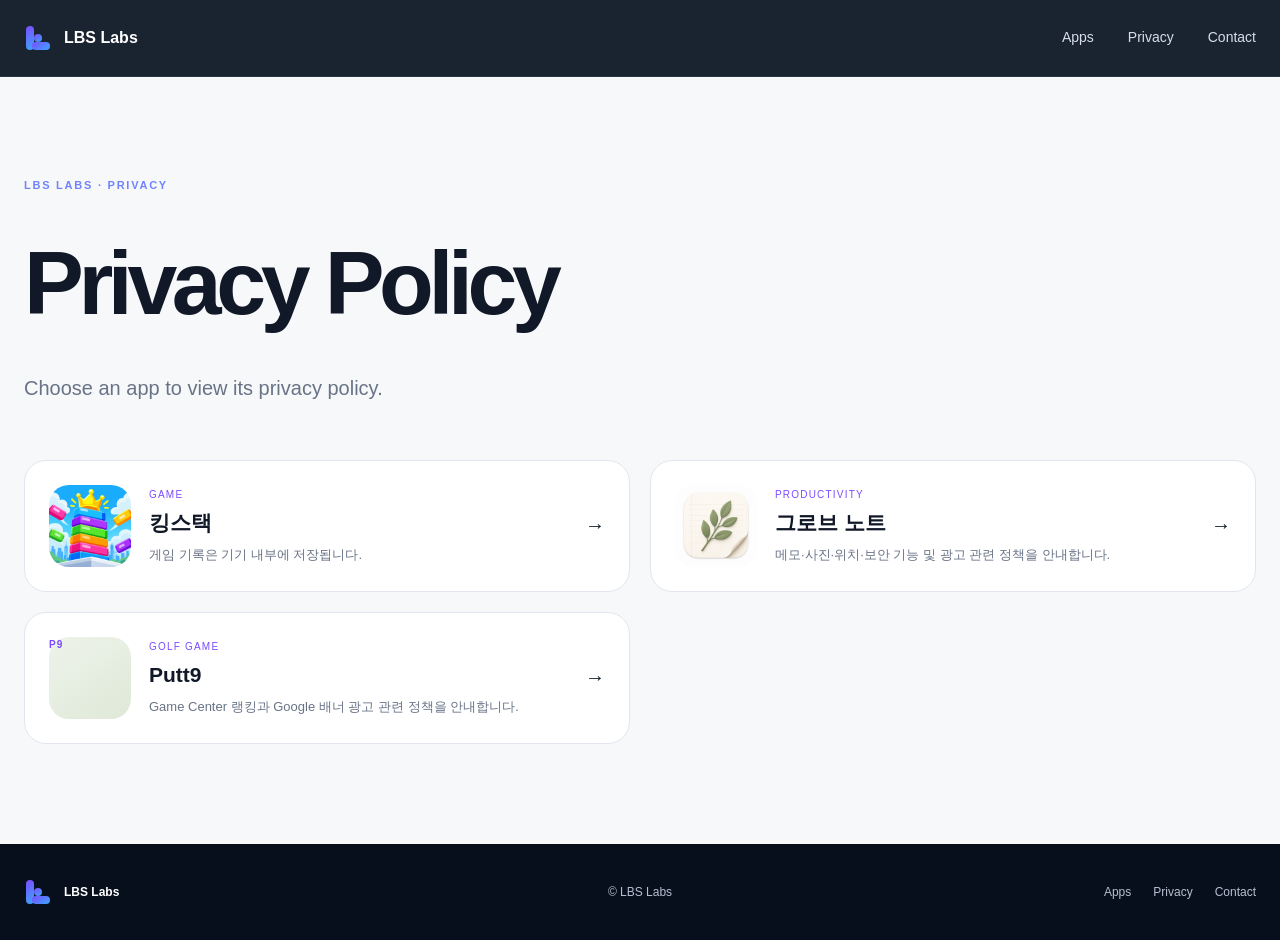
==== index.html @ 64f622bc "Add files via upload" ====
<!doctype html>
<html lang="ko">
<head>
<meta charset="utf-8">
<meta name="viewport" content="width=device-width,initial-scale=1">
<meta name="theme-color" content="#0b1020">
<title>Privacy — LBS Labs</title>
<link rel="stylesheet" href="../styles.css">
</head>
<body class="legal-page">
<header class="site-header"><div class="shell nav">
<a class="brand" href="../"><span class="brand-mark"><i></i><b></b><em></em></span><strong>LBS Labs</strong></a>
<nav class="nav-links legal-nav"><a href="../#apps">Apps</a><a href="./">Privacy</a><a href="../#contact">Contact</a></nav>
</div></header>
<main class="legal-main"><div class="shell">
<p class="eyebrow">LBS LABS · PRIVACY</p>
<h1>Privacy Policy</h1>
<p class="legal-lead">Choose an app to view its privacy policy.</p>
<div class="privacy-choice">
<a href="kingstack/"><img src="../assets/challenge-icon.png" alt="킹스택 앱 아이콘"><div><span>GAME</span><strong>킹스택</strong><p>게임 기록은 기기 내부에 저장됩니다.</p></div><b>→</b></a>
<a href="grove/"><img src="../assets/grove-icon.png" alt="그로브 노트 앱 아이콘"><div><span>PRODUCTIVITY</span><strong>그로브 노트</strong><p>메모·사진·위치·보안 기능 및 광고 관련 정책을 안내합니다.</p></div><b>→</b></a>
<a href="putt9/" class="putt9-card"><span class="putt9-icon">P9</span><div><span>GOLF GAME</span><strong>Putt9</strong><p>Game Center 랭킹과 Google 배너 광고 관련 정책을 안내합니다.</p></div><b>→</b></a>
</div></div></main>
<footer class="footer"><div class="shell footer-inner"><a class="brand footer-brand" href="../"><span class="brand-mark"><i></i><b></b><em></em></span><strong>LBS Labs</strong></a><p>© LBS Labs</p><nav><a href="../#apps">Apps</a><a href="./">Privacy</a><a href="../#contact">Contact</a></nav></div></footer>
<style>
.legal-main{min-height:72vh;padding:100px 0;background:#f7f8fa}.legal-main h1{font-size:clamp(48px,7vw,90px);letter-spacing:-.06em;margin:0}.legal-lead{color:#687386;font-size:20px}.privacy-choice{display:grid;grid-template-columns:1fr 1fr;gap:20px;margin-top:56px}.privacy-choice>a{background:#fff;border:1px solid #e2e6ec;border-radius:22px;padding:24px;display:grid;grid-template-columns:82px 1fr auto;gap:18px;align-items:center}.privacy-choice img,.putt9-icon{width:82px;height:82px;border-radius:20px}.putt9-icon{display:grid;place-items:center;background:linear-gradient(145deg,#eef3ea,#dfe8d8);color:#365b2c;font-size:26px;font-weight:700;letter-spacing:-.04em}.privacy-choice span{display:block;font-size:10px;letter-spacing:.12em;color:#7b4cff}.privacy-choice strong{display:block;font-size:21px;margin:5px 0}.privacy-choice p{color:#687386;font-size:13px;margin:0}.privacy-choice b{font-size:20px}@media(max-width:720px){.privacy-choice{grid-template-columns:1fr}.legal-nav{display:none!important}}
</style>
</body></html>
---- styles.css ----
:root{--ink:#111827;--navy:#07111f;--navy2:#0b1627;--paper:#f6f7f9;--white:#fff;--muted:#687386;--line:#e2e6ec;--blue:#3867ff;--violet:#7b4cff;--green:#527a43;--max:1240px}
*{box-sizing:border-box}html{scroll-behavior:smooth}body{margin:0;font-family:-apple-system,BlinkMacSystemFont,"Segoe UI","Noto Sans KR",sans-serif;color:var(--ink);background:#fff;line-height:1.55;word-break:keep-all}a{color:inherit;text-decoration:none}img{display:block;max-width:100%}.shell{width:min(calc(100% - 48px),var(--max));margin:auto}
.site-header{position:sticky;top:0;z-index:50;background:rgba(7,17,31,.92);backdrop-filter:blur(18px);border-bottom:1px solid rgba(255,255,255,.08)}.nav{height:76px;display:flex;align-items:center}.brand{display:flex;align-items:center;gap:12px;color:#fff}.brand-mark,.mini-mark{position:relative;width:28px;height:28px;display:block}.brand-mark i,.brand-mark b,.brand-mark em,.mini-mark i,.mini-mark b,.mini-mark em{position:absolute;display:block;background:linear-gradient(145deg,var(--violet),#3aa7ff);border-radius:5px}.brand-mark i,.mini-mark i{width:8px;height:24px;left:2px;top:2px}.brand-mark b,.mini-mark b{width:18px;height:8px;left:8px;bottom:2px}.brand-mark em,.mini-mark em{width:8px;height:8px;left:10px;top:10px}.nav-links{margin-left:auto;display:flex;gap:34px;color:#d7deea;font-size:14px}.nav-links a:hover{color:#fff}.menu-btn{display:none;margin-left:auto;background:none;border:0;padding:8px}.menu-btn span{display:block;width:22px;height:1px;background:#fff;margin:6px}
.hero{position:relative;overflow:hidden;background:radial-gradient(circle at 72% 48%,#151d50 0,#091326 35%,#06101e 75%);color:#fff;padding:88px 0 96px}.hero-grid{display:grid;grid-template-columns:1fr .95fr;min-height:560px;align-items:center;gap:52px}.eyebrow{font-size:11px;font-weight:700;letter-spacing:.16em;color:#6f83ff;margin:0 0 20px}.hero h1{font-size:clamp(58px,7vw,100px);letter-spacing:-.065em;line-height:.98;margin:0 0 28px}.hero h1 span{background:linear-gradient(90deg,#a755ff,#5d76ff);-webkit-background-clip:text;color:transparent}.hero-lead{max-width:610px;font-size:20px;color:#b8c2d2;margin:0 0 34px}.hero-actions{display:flex;gap:12px;flex-wrap:wrap}.btn{display:inline-flex;align-items:center;gap:20px;padding:14px 19px;border:1px solid rgba(255,255,255,.35);border-radius:10px;font-size:14px}.btn.primary{background:rgba(255,255,255,.06)}.btn:hover{transform:translateY(-2px)}.hero-art{min-height:480px;position:relative;display:grid;place-items:center}.orbit{position:absolute;border:1px solid rgba(108,86,255,.20);border-radius:50%}.orbit-a{width:470px;height:470px}.orbit-b{width:350px;height:350px}.orbit-c{width:245px;height:245px}.logo-l{width:250px;height:260px;position:relative;filter:drop-shadow(0 24px 40px rgba(77,62,255,.45))}.logo-l .v,.logo-l .h{position:absolute;background:linear-gradient(160deg,#ca4cff 0,#7354ff 48%,#25a7ff 100%);box-shadow:inset 0 1px 0 rgba(255,255,255,.45)}.logo-l .v{width:86px;height:230px;left:30px;top:10px;border-radius:38px}.logo-l .h{width:190px;height:86px;left:70px;bottom:18px;border-radius:38px}.hero-glow{position:absolute;border-radius:50%;filter:blur(90px);opacity:.22}.hero-glow.one{width:300px;height:300px;background:#7c3cff;right:12%;bottom:-100px}.hero-glow.two{width:200px;height:200px;background:#087cff;left:45%;top:30%}
.principles{padding:82px 0;background:#fff}.section-head{display:grid;grid-template-columns:.8fr 1fr;gap:60px;align-items:end;margin-bottom:42px}.section-head h2{font-size:36px;margin:0}.section-head>p{color:var(--muted);max-width:520px;margin:0}.principle-grid{display:grid;grid-template-columns:repeat(4,1fr);border-top:1px solid var(--line)}.principle-grid article{padding:30px 26px 16px;border-right:1px solid var(--line)}.principle-grid article:last-child{border-right:0}.principle-grid span{font-size:28px;color:#634bff}.principle-grid h3{font-size:18px;margin:16px 0 8px}.principle-grid p{color:var(--muted);font-size:14px;margin:0}
.apps{padding:100px 0;background:#f7f8fa}.apps .shell{display:grid;grid-template-columns:230px 1fr;gap:30px}.apps-intro{padding-top:22px}.apps-intro h2{font-size:38px;line-height:1.15;letter-spacing:-.04em}.apps-intro>p:last-child{color:var(--muted)}.app-grid{display:grid;grid-template-columns:1fr 1fr;gap:22px}.app-card{background:#fff;border:1px solid var(--line);border-radius:20px;padding:24px;overflow:hidden;box-shadow:0 12px 40px rgba(15,23,42,.05)}.app-top{display:flex;gap:18px;align-items:center}.app-icon{width:90px;height:90px;border-radius:22px;object-fit:cover}.app-no{font-size:10px;font-weight:700;letter-spacing:.12em;color:#74809a;margin:0 0 5px}.app-card h3{font-size:24px;margin:0 0 6px}.accent-copy{color:#335dff;font-weight:600;margin:0}.grove-copy{color:var(--green);font-weight:600;margin:0}.app-desc{font-size:14px;color:var(--muted);margin:24px 0}.chips{display:flex;gap:7px;flex-wrap:wrap;margin-bottom:22px}.chips span{padding:7px 9px;border-radius:999px;background:#f0f2f6;font-size:11px;color:#59657a}.screen-row{display:grid;grid-template-columns:repeat(3,1fr);gap:9px;align-items:end;height:380px;overflow:hidden}.screen-row figure{margin:0;height:100%;display:flex;align-items:flex-end}.screen-row img{width:100%;height:auto;max-height:365px;object-fit:contain;object-position:bottom;border-radius:12px}.app-footer{display:flex;justify-content:space-between;align-items:center;padding-top:18px;border-top:1px solid var(--line);font-size:12px}.coming{border:1px solid var(--line);padding:8px 12px;border-radius:999px}.app-footer a{color:#4a58cc;font-weight:600}
.about{padding:88px 0;background:#fff}.about-grid{display:grid;grid-template-columns:.9fr 1.25fr .9fr;gap:44px;align-items:center}.about-copy h2,.contact-card h2{font-size:32px;line-height:1.18;letter-spacing:-.04em}.about-copy>p:last-child,.contact-card p{color:var(--muted);font-size:14px}.studio-visual{height:260px;border-radius:20px;background:linear-gradient(145deg,#101a2e,#090f1b);position:relative;overflow:hidden;box-shadow:inset 0 0 0 1px rgba(255,255,255,.06)}.monitor{position:absolute;width:190px;height:110px;background:#070b12;border:8px solid #20293a;border-radius:8px;left:50%;top:50%;transform:translate(-50%,-60%);display:flex;align-items:center;justify-content:center;gap:9px;color:#fff}.mini-mark{transform:scale(.7)}.desk-line{position:absolute;height:13px;width:85%;background:#252a34;bottom:44px;left:7%;border-radius:6px}.lamp{position:absolute;width:4px;height:110px;background:#4b5160;left:14%;bottom:52px;transform:rotate(12deg)}.lamp:after{content:"";position:absolute;width:40px;height:24px;border-radius:22px 22px 7px 7px;background:#353c4b;top:-12px;left:-18px}.plant{position:absolute;right:12%;bottom:52px;font-size:62px;color:#35563c;transform:rotate(-18deg)}.contact-card a{display:block;margin-top:24px;font-weight:600;font-size:14px}
.footer{background:#080f1c;color:#b7c0cf;padding:34px 0}.footer-inner{display:grid;grid-template-columns:1fr auto 1fr;align-items:center;gap:30px;font-size:12px}.footer-brand{justify-self:start}.footer-inner p{margin:0}.footer-inner nav{justify-self:end;display:flex;gap:22px}
.reveal{opacity:0;transform:translateY(22px);transition:opacity .7s ease,transform .7s ease}.reveal.visible{opacity:1;transform:none}
@media(max-width:1000px){.hero-grid{grid-template-columns:1fr}.hero-art{min-height:380px}.apps .shell{grid-template-columns:1fr}.app-grid{grid-template-columns:1fr 1fr}.about-grid{grid-template-columns:1fr 1fr}.contact-card{grid-column:1/-1}.section-head{grid-template-columns:1fr}.principle-grid{grid-template-columns:repeat(2,1fr)}}
@media(max-width:720px){.shell{width:min(calc(100% - 30px),var(--max))}.nav{height:66px}.nav-links{position:fixed;inset:0;background:#07111f;display:none;flex-direction:column;align-items:center;justify-content:center;font-size:25px;gap:28px}.nav-links.open{display:flex}.menu-btn{display:block;position:relative;z-index:60}.hero{padding:62px 0 70px}.hero h1{font-size:56px}.hero-lead{font-size:17px}.hero-art{min-height:315px}.orbit-a{width:310px;height:310px}.orbit-b{width:240px;height:240px}.orbit-c{width:170px;height:170px}.logo-l{transform:scale(.72)}.principles{padding:64px 0}.principle-grid{grid-template-columns:1fr}.principle-grid article{border-right:0;border-bottom:1px solid var(--line)}.apps{padding:72px 0}.app-grid{grid-template-columns:1fr}.apps-intro h2{font-size:34px}.screen-row{height:315px;gap:5px}.app-card{padding:18px}.app-icon{width:72px;height:72px;border-radius:18px}.app-card h3{font-size:20px}.about-grid{grid-template-columns:1fr}.studio-visual{height:230px}.footer-inner{grid-template-columns:1fr;justify-items:start}.footer-inner nav{justify-self:start}}
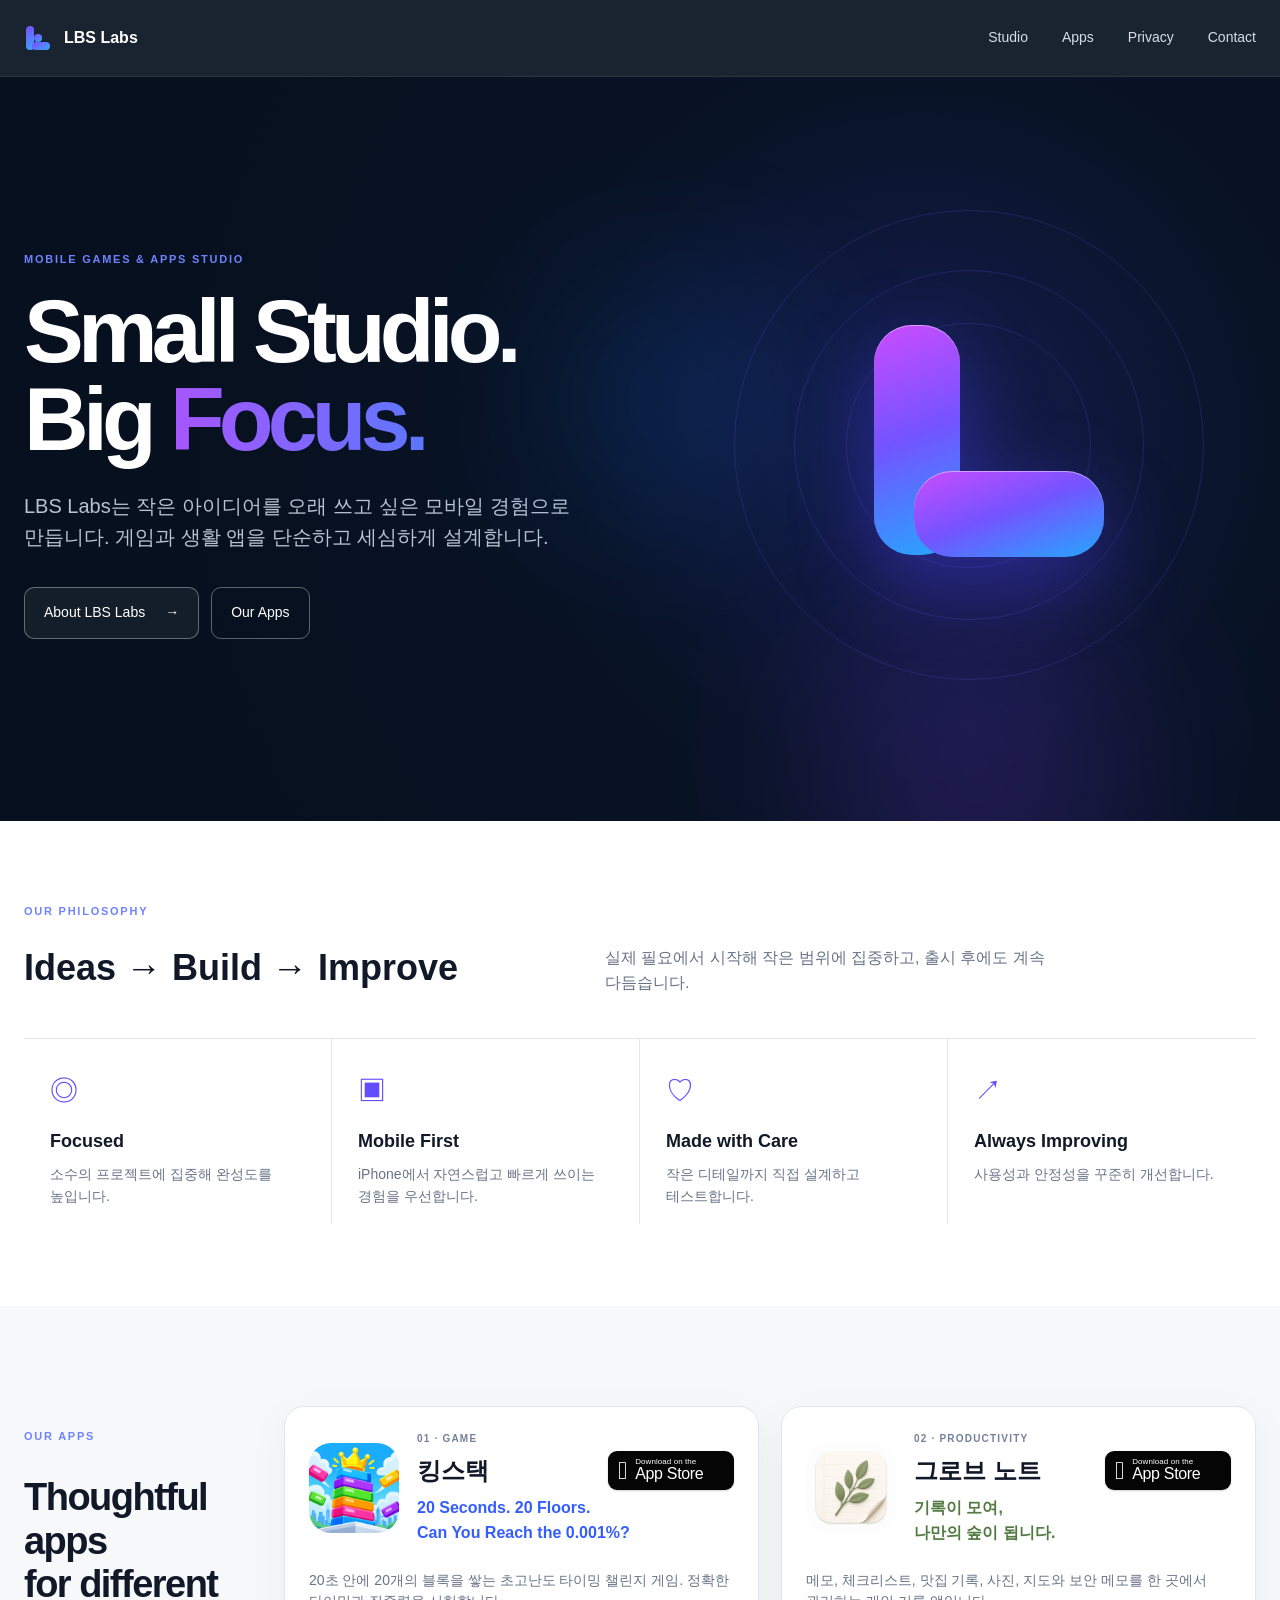
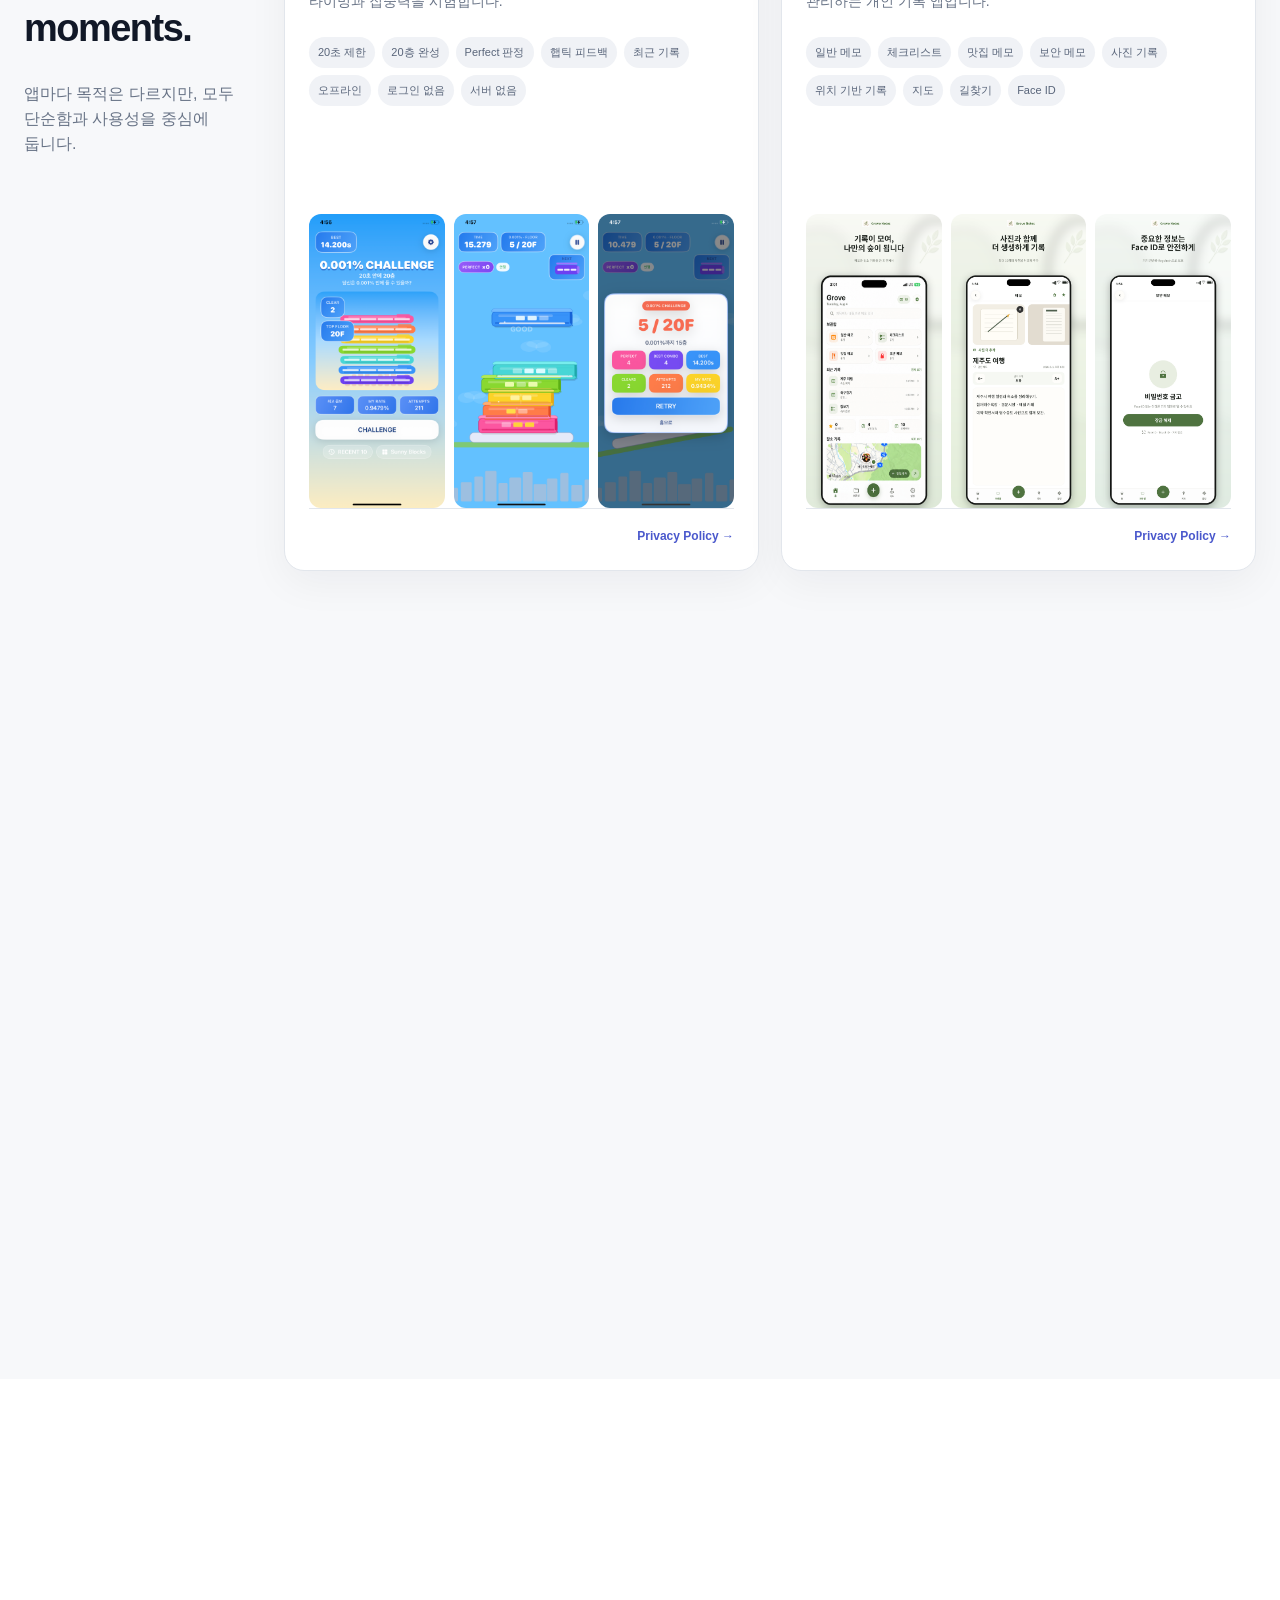
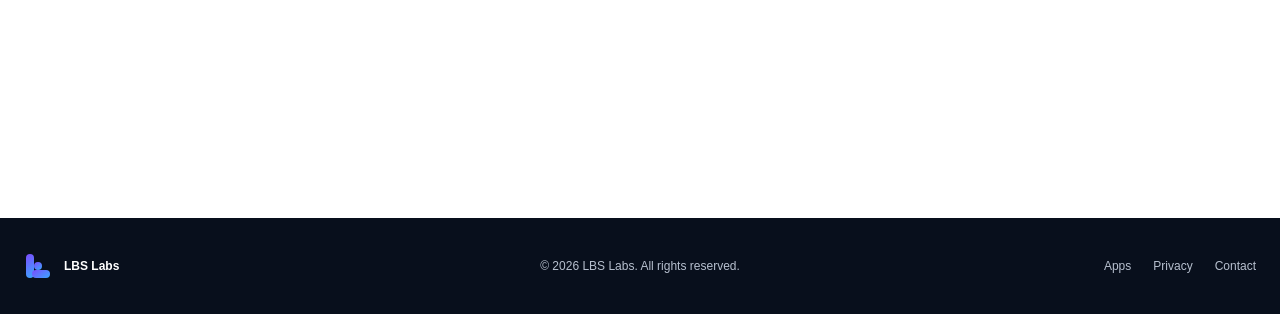
==== commit 2ce988ce: "Add files via upload" ====
--- a/index.html
+++ b/index.html
@@ -1,28 +1,275 @@
 <!doctype html>
 <html lang="ko">
 <head>
-<meta charset="utf-8">
-<meta name="viewport" content="width=device-width,initial-scale=1">
-<meta name="theme-color" content="#0b1020">
-<title>Privacy — LBS Labs</title>
-<link rel="stylesheet" href="../styles.css">
+  <meta charset="utf-8">
+  <meta name="viewport" content="width=device-width, initial-scale=1">
+  <meta name="description" content="LBS Labs — 작지만 완성도 높은 모바일 게임과 앱을 만드는 독립 개발 스튜디오.">
+  <meta name="theme-color" content="#0b1020">
+  <title>LBS Labs — Mobile Games & Apps</title>
+  <link rel="stylesheet" href="styles.css">
+
+<style>
+.app-top > div{
+  flex:1;
+  min-width:0;
+}
+.app-title-row{
+  display:flex;
+  align-items:center;
+  justify-content:space-between;
+  gap:14px;
+  margin:0 0 6px;
+}
+.app-title-row h3{
+  margin:0;
+}
+.appstore-badge{
+  flex:0 0 auto;
+  display:inline-flex;
+  align-items:center;
+  gap:8px;
+  min-width:126px;
+  padding:7px 11px 7px 10px;
+  border-radius:9px;
+  background:#050505;
+  color:#fff !important;
+  box-shadow:0 1px 2px rgba(0,0,0,.18);
+  transition:transform .18s ease, opacity .18s ease;
+}
+.appstore-badge:hover{
+  transform:translateY(-1px);
+  opacity:.88;
+}
+.appstore-badge .apple-mark{
+  font-size:25px;
+  line-height:1;
+  font-family:-apple-system,BlinkMacSystemFont,"Segoe UI",sans-serif;
+}
+.appstore-badge .badge-copy{
+  display:flex;
+  flex-direction:column;
+  align-items:flex-start;
+  line-height:1.02;
+  white-space:nowrap;
+}
+.appstore-badge small{
+  font-size:8px;
+  font-weight:400;
+  letter-spacing:.01em;
+}
+.appstore-badge strong{
+  font-size:16px;
+  font-weight:500;
+  letter-spacing:-.02em;
+}
+.app-footer{
+  justify-content:flex-end;
+}
+@media(max-width:520px){
+  .app-title-row{
+    align-items:flex-start;
+    flex-wrap:wrap;
+  }
+  .appstore-badge{
+    min-width:118px;
+  }
+}
+</style>
+
 </head>
-<body class="legal-page">
-<header class="site-header"><div class="shell nav">
-<a class="brand" href="../"><span class="brand-mark"><i></i><b></b><em></em></span><strong>LBS Labs</strong></a>
-<nav class="nav-links legal-nav"><a href="../#apps">Apps</a><a href="./">Privacy</a><a href="../#contact">Contact</a></nav>
-</div></header>
-<main class="legal-main"><div class="shell">
-<p class="eyebrow">LBS LABS · PRIVACY</p>
-<h1>Privacy Policy</h1>
-<p class="legal-lead">Choose an app to view its privacy policy.</p>
-<div class="privacy-choice">
-<a href="kingstack/"><img src="../assets/challenge-icon.png" alt="킹스택 앱 아이콘"><div><span>GAME</span><strong>킹스택</strong><p>게임 기록은 기기 내부에 저장됩니다.</p></div><b>→</b></a>
-<a href="grove/"><img src="../assets/grove-icon.png" alt="그로브 노트 앱 아이콘"><div><span>PRODUCTIVITY</span><strong>그로브 노트</strong><p>메모·사진·위치·보안 기능 및 광고 관련 정책을 안내합니다.</p></div><b>→</b></a>
-<a href="putt9/" class="putt9-card"><span class="putt9-icon">P9</span><div><span>GOLF GAME</span><strong>Putt9</strong><p>Game Center 랭킹과 Google 배너 광고 관련 정책을 안내합니다.</p></div><b>→</b></a>
-</div></div></main>
-<footer class="footer"><div class="shell footer-inner"><a class="brand footer-brand" href="../"><span class="brand-mark"><i></i><b></b><em></em></span><strong>LBS Labs</strong></a><p>© LBS Labs</p><nav><a href="../#apps">Apps</a><a href="./">Privacy</a><a href="../#contact">Contact</a></nav></div></footer>
-<style>
-.legal-main{min-height:72vh;padding:100px 0;background:#f7f8fa}.legal-main h1{font-size:clamp(48px,7vw,90px);letter-spacing:-.06em;margin:0}.legal-lead{color:#687386;font-size:20px}.privacy-choice{display:grid;grid-template-columns:1fr 1fr;gap:20px;margin-top:56px}.privacy-choice>a{background:#fff;border:1px solid #e2e6ec;border-radius:22px;padding:24px;display:grid;grid-template-columns:82px 1fr auto;gap:18px;align-items:center}.privacy-choice img,.putt9-icon{width:82px;height:82px;border-radius:20px}.putt9-icon{display:grid;place-items:center;background:linear-gradient(145deg,#eef3ea,#dfe8d8);color:#365b2c;font-size:26px;font-weight:700;letter-spacing:-.04em}.privacy-choice span{display:block;font-size:10px;letter-spacing:.12em;color:#7b4cff}.privacy-choice strong{display:block;font-size:21px;margin:5px 0}.privacy-choice p{color:#687386;font-size:13px;margin:0}.privacy-choice b{font-size:20px}@media(max-width:720px){.privacy-choice{grid-template-columns:1fr}.legal-nav{display:none!important}}
-</style>
-</body></html>+<body>
+<header class="site-header">
+  <div class="shell nav">
+    <a class="brand" href="#top" aria-label="LBS Labs 홈">
+      <span class="brand-mark" aria-hidden="true"><i></i><b></b><em></em></span>
+      <strong>LBS Labs</strong>
+    </a>
+    <button class="menu-btn" type="button" aria-label="메뉴 열기" aria-expanded="false"><span></span><span></span></button>
+    <nav class="nav-links" aria-label="주요 메뉴">
+      <a href="#studio">Studio</a>
+      <a href="#apps">Apps</a>
+      <a href="privacy/">Privacy</a>
+      <a href="#contact">Contact</a>
+    </nav>
+  </div>
+</header>
+
+<main id="top">
+  <section class="hero">
+    <div class="hero-glow one"></div><div class="hero-glow two"></div>
+    <div class="shell hero-grid">
+      <div class="hero-copy reveal">
+        <p class="eyebrow">MOBILE GAMES & APPS STUDIO</p>
+        <h1>Small Studio.<br>Big <span>Focus.</span></h1>
+        <p class="hero-lead">LBS Labs는 작은 아이디어를 오래 쓰고 싶은 모바일 경험으로 만듭니다. 게임과 생활 앱을 단순하고 세심하게 설계합니다.</p>
+        <div class="hero-actions">
+          <a class="btn primary" href="#studio">About LBS Labs <span>→</span></a>
+          <a class="btn ghost" href="#apps">Our Apps</a>
+        </div>
+      </div>
+
+      <div class="hero-art reveal" aria-label="LBS Labs 브랜드 심볼">
+        <div class="orbit orbit-a"></div><div class="orbit orbit-b"></div><div class="orbit orbit-c"></div>
+        <div class="logo-l"><span class="v"></span><span class="h"></span></div>
+      </div>
+    </div>
+  </section>
+
+  <section class="principles" id="studio">
+    <div class="shell">
+      <div class="section-head reveal">
+        <div>
+          <p class="eyebrow">OUR PHILOSOPHY</p>
+          <h2>Ideas → Build → Improve</h2>
+        </div>
+        <p>실제 필요에서 시작해 작은 범위에 집중하고, 출시 후에도 계속 다듬습니다.</p>
+      </div>
+      <div class="principle-grid">
+        <article class="reveal"><span>◎</span><h3>Focused</h3><p>소수의 프로젝트에 집중해 완성도를 높입니다.</p></article>
+        <article class="reveal"><span>▣</span><h3>Mobile First</h3><p>iPhone에서 자연스럽고 빠르게 쓰이는 경험을 우선합니다.</p></article>
+        <article class="reveal"><span>♡</span><h3>Made with Care</h3><p>작은 디테일까지 직접 설계하고 테스트합니다.</p></article>
+        <article class="reveal"><span>↗</span><h3>Always Improving</h3><p>사용성과 안정성을 꾸준히 개선합니다.</p></article>
+      </div>
+    </div>
+  </section>
+
+  <section class="apps" id="apps">
+    <div class="shell">
+      <div class="apps-intro reveal">
+        <p class="eyebrow">OUR APPS</p>
+        <h2>Thoughtful apps<br>for different moments.</h2>
+        <p>앱마다 목적은 다르지만, 모두 단순함과 사용성을 중심에 둡니다.</p>
+      </div>
+
+      <div class="app-grid">
+        <article class="app-card challenge reveal">
+          <div class="app-top">
+            <img class="app-icon" src="assets/challenge-icon.png" alt="킹스택 앱 아이콘">
+            <div>
+              <p class="app-no">01 · GAME</p>
+              <div class="app-title-row">
+                <h3>킹스택</h3>
+                <a class="appstore-badge" href="https://apps.apple.com/kr/app/%ED%82%B9%EC%8A%A4%ED%83%9D-20%EC%B8%B5/id6806903707" target="_blank" rel="noopener noreferrer" aria-label="킹스택 App Store에서 다운로드">
+                  <span class="apple-mark"></span>
+                  <span class="badge-copy"><small>Download on the</small><strong>App Store</strong></span>
+                </a>
+              </div>
+              <p class="accent-copy">20 Seconds. 20 Floors.<br>Can You Reach the 0.001%?</p>
+            </div>
+          </div>
+          <p class="app-desc">20초 안에 20개의 블록을 쌓는 초고난도 타이밍 챌린지 게임. 정확한 타이밍과 집중력을 시험합니다.</p>
+          <div class="chips">
+            <span>20초 제한</span><span>20층 완성</span><span>Perfect 판정</span><span>햅틱 피드백</span><span>최근 기록</span><span>오프라인</span><span>로그인 없음</span><span>서버 없음</span>
+          </div>
+          <div class="screen-row">
+            <figure><img src="assets/challenge-01.png" alt="킹스택 메인 화면"></figure>
+            <figure><img src="assets/challenge-02.png" alt="킹스택 게임 화면"></figure>
+            <figure><img src="assets/challenge-03.png" alt="킹스택 결과 화면"></figure>
+          </div>
+          <div class="app-footer">
+            <a href="privacy/kingstack/">Privacy Policy →</a>
+          </div>
+        </article>
+
+        <article class="app-card grove reveal">
+          <div class="app-top">
+            <img class="app-icon" src="assets/grove-icon.png" alt="그로브 노트 앱 아이콘">
+            <div>
+              <p class="app-no">02 · PRODUCTIVITY</p>
+              <div class="app-title-row">
+                <h3>그로브 노트</h3>
+                <a class="appstore-badge" href="https://apps.apple.com/kr/app/%EA%B7%B8%EB%A1%9C%EB%B8%8C-%EB%85%B8%ED%8A%B8/id6796952609" target="_blank" rel="noopener noreferrer" aria-label="그로브 노트 App Store에서 다운로드">
+                  <span class="apple-mark"></span>
+                  <span class="badge-copy"><small>Download on the</small><strong>App Store</strong></span>
+                </a>
+              </div>
+              <p class="grove-copy">기록이 모여,<br>나만의 숲이 됩니다.</p>
+            </div>
+          </div>
+          <p class="app-desc">메모, 체크리스트, 맛집 기록, 사진, 지도와 보안 메모를 한 곳에서 관리하는 개인 기록 앱입니다.</p>
+          <div class="chips">
+            <span>일반 메모</span><span>체크리스트</span><span>맛집 메모</span><span>보안 메모</span><span>사진 기록</span><span>위치 기반 기록</span><span>지도</span><span>길찾기</span><span>Face ID</span>
+          </div>
+          <div class="screen-row">
+            <figure><img src="assets/grove-01.png" alt="그로브 노트 홈 화면"></figure>
+            <figure><img src="assets/grove-02.png" alt="그로브 노트 사진 메모 화면"></figure>
+            <figure><img src="assets/grove-03.png" alt="그로브 노트 보안 메모 화면"></figure>
+          </div>
+          <div class="app-footer">
+            <a href="privacy/grove/">Privacy Policy →</a>
+          </div>
+        </article>
+
+        <article class="app-card putt9 reveal">
+          <div class="app-top">
+            <img class="app-icon" src="assets/putt9-icon.png" alt="Putt9 앱 아이콘">
+            <div>
+              <p class="app-no">03 · GOLF GAME</p>
+              <div class="app-title-row">
+                <h3>Putt9</h3>
+                <span class="coming putt9-coming">Coming Soon</span>
+              </div>
+              <p class="putt9-copy">9 Holes. One Score.<br>How Low Can You Go?</p>
+            </div>
+          </div>
+
+          <p class="app-desc">9홀 퍼팅 라운드를 플레이하고 총 퍼팅 수와 개인 최고 기록을 관리하는 골프 퍼팅 게임입니다. Apple Game Center를 통해 월드 랭킹에 도전할 수 있습니다.</p>
+
+          <div class="chips">
+            <span>9홀 라운드</span><span>총 퍼팅 수</span><span>개인 최고 기록</span><span>월드 랭킹</span><span>Game Center</span><span>최근 기록</span><span>배너 광고</span><span>로그인 없음</span>
+          </div>
+
+          <div class="putt9-showcase">
+            <img src="assets/putt9-icon.png" alt="Putt9 골프 퍼팅 게임 아이콘">
+            <div class="putt9-message">
+              <span>PUTT9</span>
+              <strong>9 HOLES</strong>
+              <p>Read the green. Aim carefully. Finish in fewer putts.</p>
+            </div>
+            <div class="putt9-stats" aria-label="Putt9 핵심 기능">
+              <div><b>9</b><span>HOLES</span></div>
+              <div><b>1</b><span>ROUND</span></div>
+              <div><b>∞</b><span>CHALLENGE</span></div>
+            </div>
+          </div>
+
+          <div class="app-footer">
+            <a href="privacy/putt9/">Privacy Policy →</a>
+          </div>
+        </article>
+      </div>
+    </div>
+  </section>
+
+  <section class="about">
+    <div class="shell about-grid">
+      <div class="about-copy reveal">
+        <p class="eyebrow">ABOUT LBS LABS</p>
+        <h2>We build simple,<br>focused mobile games & apps.</h2>
+        <p>LBS Labs는 한국을 기반으로 하는 독립 모바일 개발 스튜디오입니다. 일상 속 짧은 순간에 자연스럽게 쓰이고 즐길 수 있는 제품을 만듭니다.</p>
+      </div>
+      <div class="studio-visual reveal">
+        <div class="monitor"><span class="mini-mark"><i></i><b></b><em></em></span><strong>LBS Labs</strong></div>
+        <div class="desk-line"></div>
+        <div class="lamp"></div><div class="plant">⌁</div>
+      </div>
+      <div class="contact-card reveal" id="contact">
+        <p class="eyebrow">CONTACT</p>
+        <h2>Let’s build<br>something great.</h2>
+        <p>For support and business inquiries</p>
+        <a href="mailto:hello.lbslabs@gmail.com">✉ hello.lbslabs@gmail.com</a>
+      </div>
+    </div>
+  </section>
+</main>
+
+<footer class="footer">
+  <div class="shell footer-inner">
+    <a class="brand footer-brand" href="#top"><span class="brand-mark" aria-hidden="true"><i></i><b></b><em></em></span><strong>LBS Labs</strong></a>
+    <p>© <span id="year"></span> LBS Labs. All rights reserved.</p>
+    <nav><a href="#apps">Apps</a><a href="privacy/">Privacy</a><a href="#contact">Contact</a></nav>
+  </div>
+</footer>
+<script src="script.js"></script>
+</body>
+</html>
--- a/styles.css
+++ b/styles.css
@@ -10,3 +10,65 @@
 .reveal{opacity:0;transform:translateY(22px);transition:opacity .7s ease,transform .7s ease}.reveal.visible{opacity:1;transform:none}
 @media(max-width:1000px){.hero-grid{grid-template-columns:1fr}.hero-art{min-height:380px}.apps .shell{grid-template-columns:1fr}.app-grid{grid-template-columns:1fr 1fr}.about-grid{grid-template-columns:1fr 1fr}.contact-card{grid-column:1/-1}.section-head{grid-template-columns:1fr}.principle-grid{grid-template-columns:repeat(2,1fr)}}
 @media(max-width:720px){.shell{width:min(calc(100% - 30px),var(--max))}.nav{height:66px}.nav-links{position:fixed;inset:0;background:#07111f;display:none;flex-direction:column;align-items:center;justify-content:center;font-size:25px;gap:28px}.nav-links.open{display:flex}.menu-btn{display:block;position:relative;z-index:60}.hero{padding:62px 0 70px}.hero h1{font-size:56px}.hero-lead{font-size:17px}.hero-art{min-height:315px}.orbit-a{width:310px;height:310px}.orbit-b{width:240px;height:240px}.orbit-c{width:170px;height:170px}.logo-l{transform:scale(.72)}.principles{padding:64px 0}.principle-grid{grid-template-columns:1fr}.principle-grid article{border-right:0;border-bottom:1px solid var(--line)}.apps{padding:72px 0}.app-grid{grid-template-columns:1fr}.apps-intro h2{font-size:34px}.screen-row{height:315px;gap:5px}.app-card{padding:18px}.app-icon{width:72px;height:72px;border-radius:18px}.app-card h3{font-size:20px}.about-grid{grid-template-columns:1fr}.studio-visual{height:230px}.footer-inner{grid-template-columns:1fr;justify-items:start}.footer-inner nav{justify-self:start}}
+
+
+.app-card.putt9{grid-column:1/-1}
+.putt9-copy{color:#4f7a34;font-weight:600;margin:0}
+.putt9-coming{background:#f0f2f6;color:#59657a;white-space:nowrap}
+.putt9-showcase{
+  min-height:330px;
+  border-radius:18px;
+  padding:28px;
+  display:grid;
+  grid-template-columns:220px 1fr auto;
+  gap:32px;
+  align-items:center;
+  overflow:hidden;
+  background:
+    radial-gradient(circle at 16% 14%,rgba(255,255,255,.95),rgba(255,255,255,.35) 32%,transparent 55%),
+    linear-gradient(135deg,#dff3ff 0%,#eef7d4 55%,#cceca0 100%);
+  border:1px solid #dfe8d8;
+}
+.putt9-showcase>img{
+  width:210px;
+  height:210px;
+  object-fit:cover;
+  border-radius:38px;
+  box-shadow:0 20px 50px rgba(37,78,55,.14);
+}
+.putt9-message span{
+  display:block;
+  font-size:11px;
+  font-weight:700;
+  letter-spacing:.16em;
+  color:#4f7a34;
+  margin-bottom:8px;
+}
+.putt9-message strong{
+  display:block;
+  font-size:clamp(46px,5vw,76px);
+  line-height:.95;
+  letter-spacing:-.06em;
+  color:#16351d;
+}
+.putt9-message p{max-width:420px;margin:18px 0 0;color:#55705a;font-size:15px}
+.putt9-stats{display:grid;gap:10px}
+.putt9-stats div{
+  min-width:116px;
+  padding:17px 16px;
+  border-radius:15px;
+  background:rgba(255,255,255,.72);
+  border:1px solid rgba(255,255,255,.92);
+  text-align:center;
+}
+.putt9-stats b{display:block;font-size:30px;line-height:1;color:#18371d}
+.putt9-stats span{display:block;margin-top:6px;font-size:9px;font-weight:700;letter-spacing:.11em;color:#718071}
+@media(max-width:760px){
+  .app-card.putt9{grid-column:auto}
+  .putt9-showcase{grid-template-columns:1fr;text-align:center;min-height:0;padding:22px}
+  .putt9-showcase>img{width:150px;height:150px;margin:auto;border-radius:30px}
+  .putt9-message p{margin:14px auto 0}
+  .putt9-stats{grid-template-columns:repeat(3,1fr);gap:6px}
+  .putt9-stats div{min-width:0;padding:12px 8px}
+  .putt9-stats b{font-size:24px}
+}
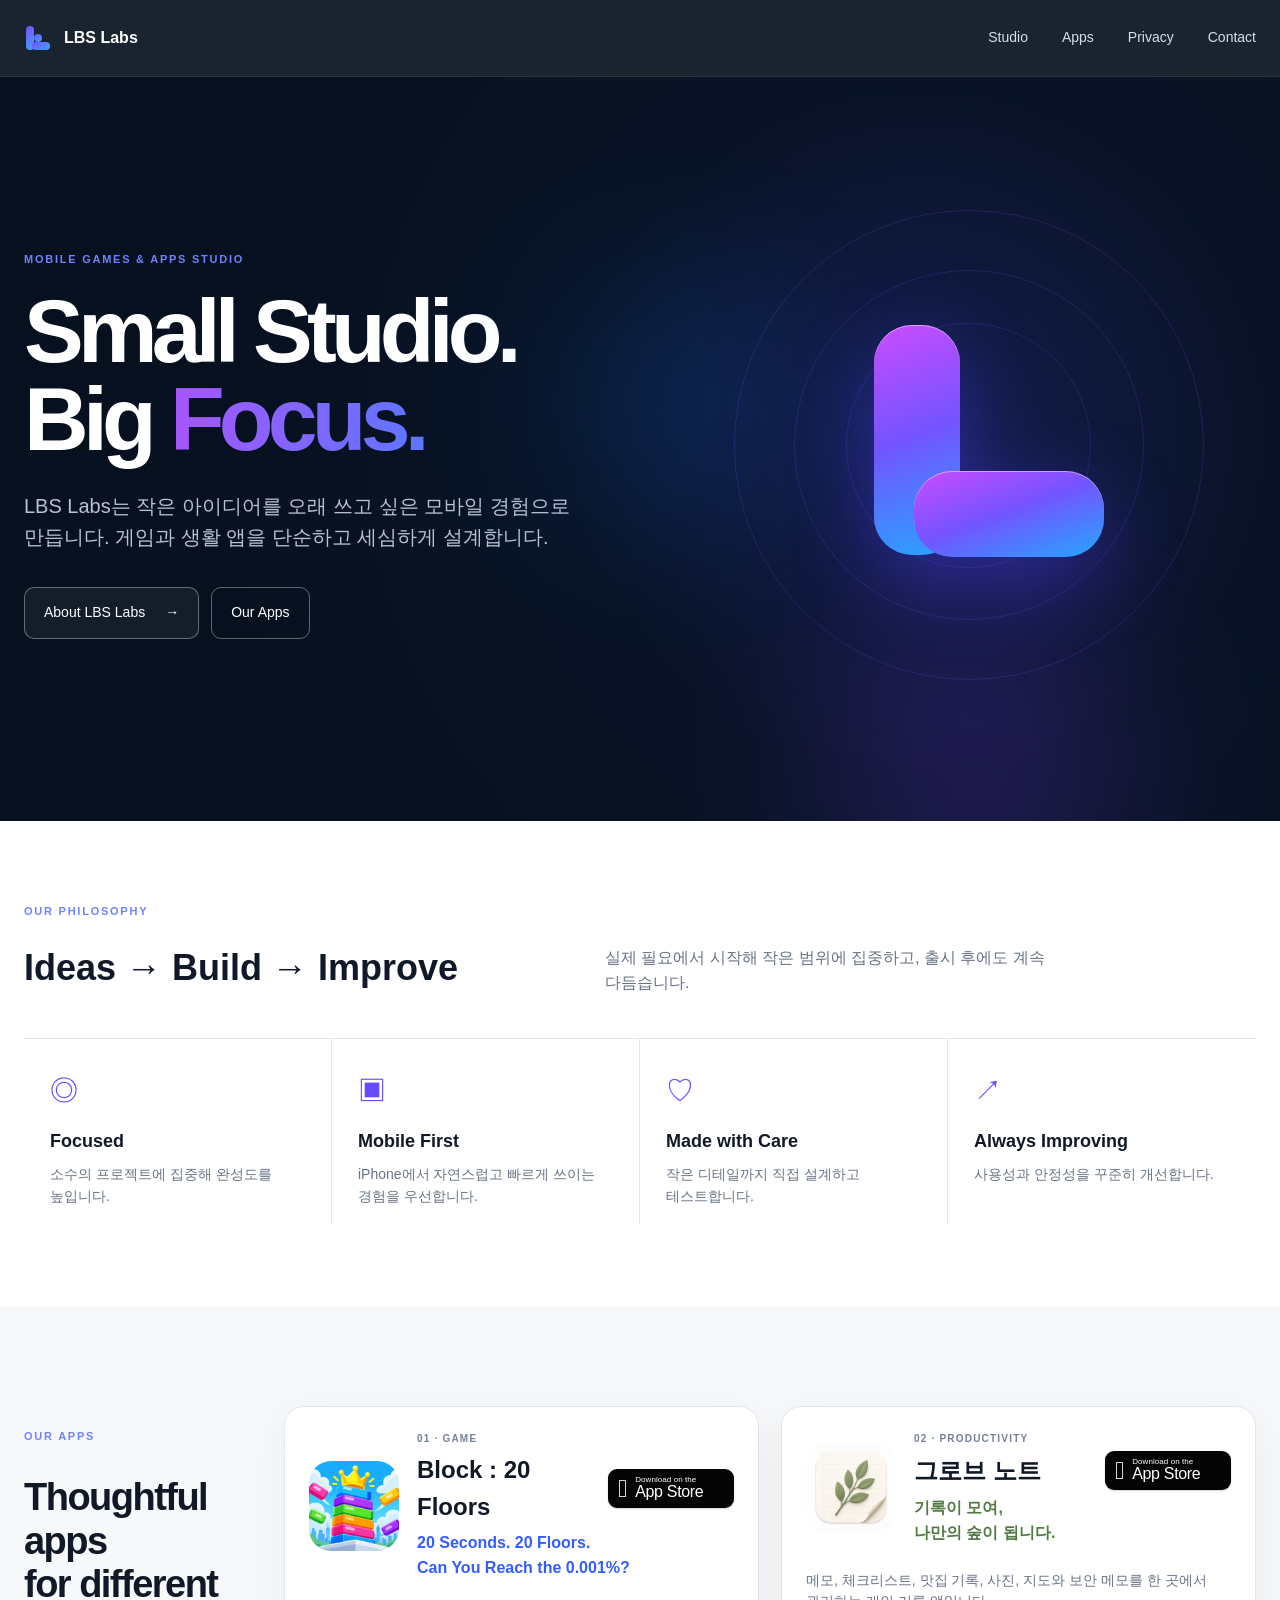
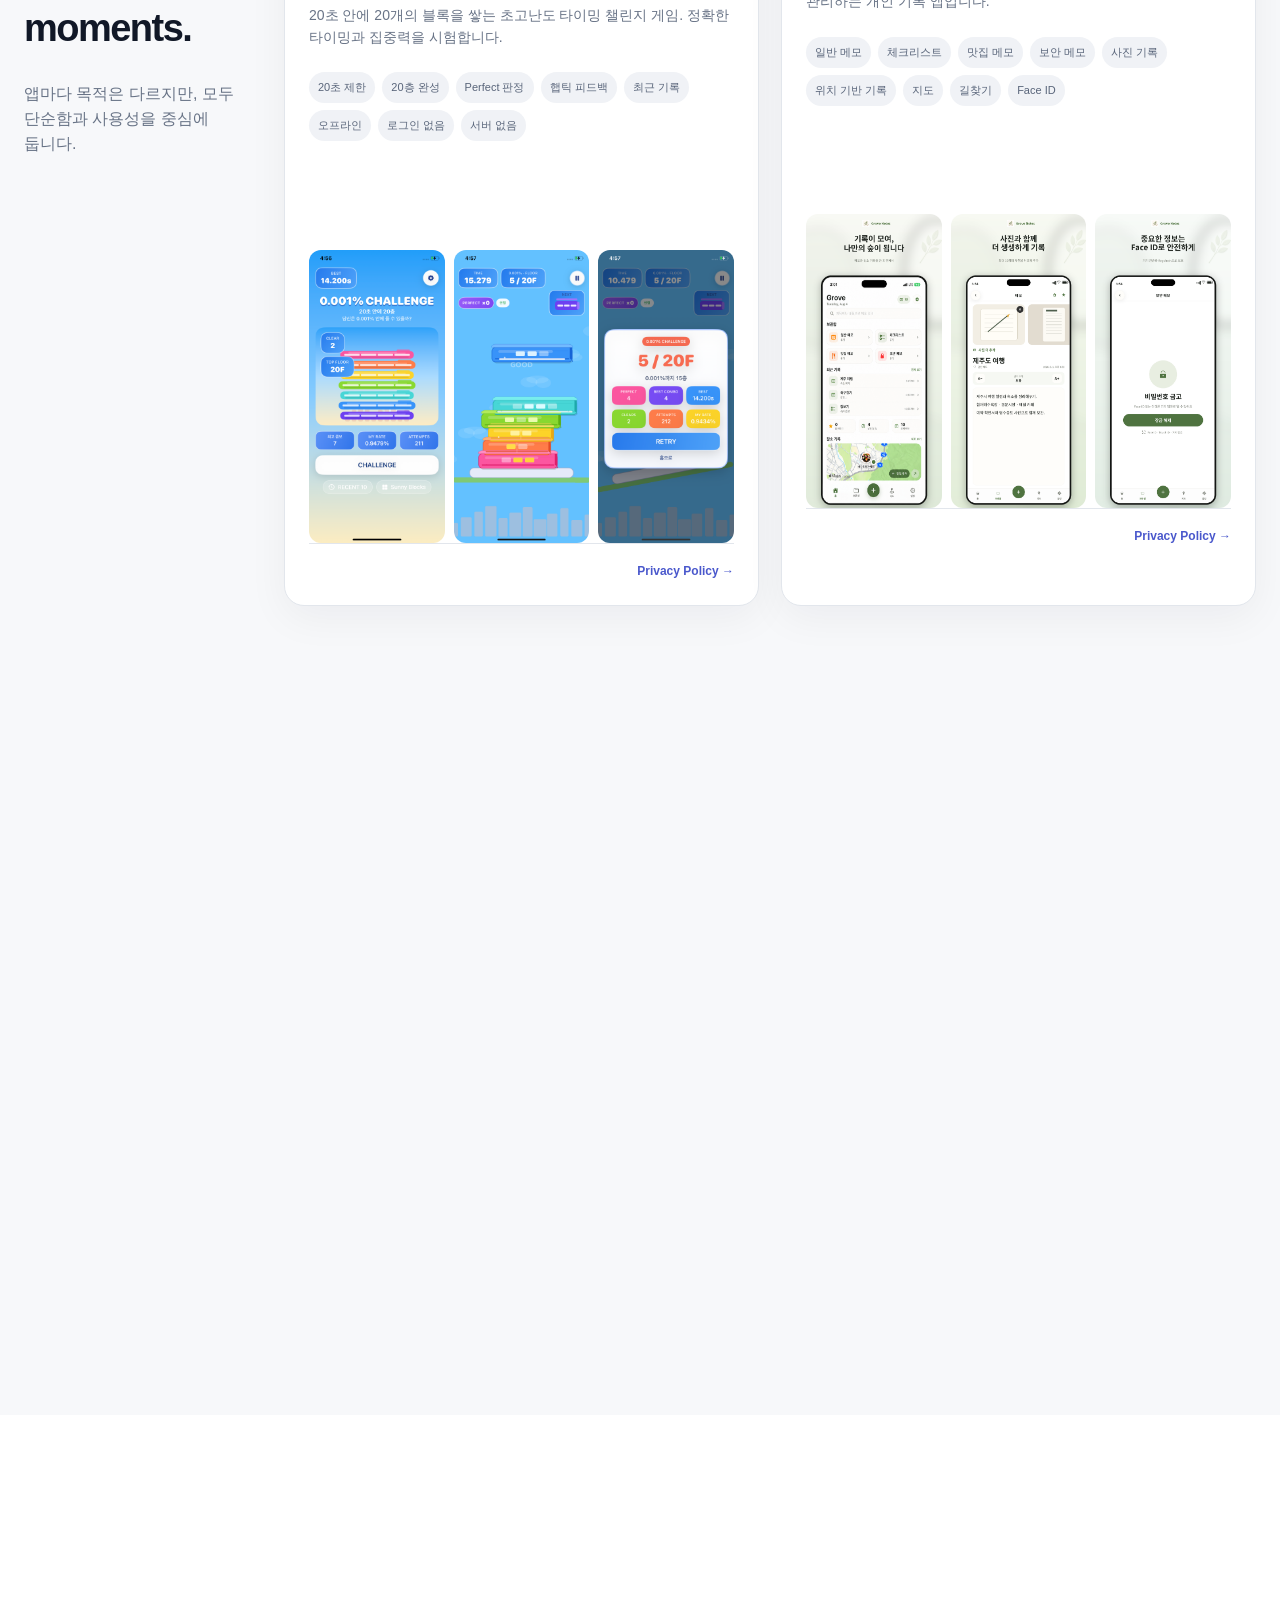
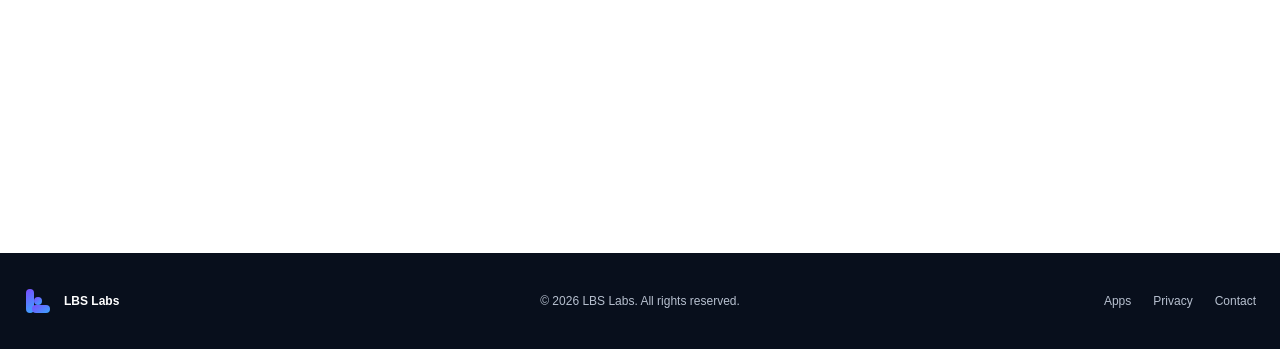
==== commit 74374800: "Add files via upload" ====
--- a/index.html
+++ b/index.html
@@ -144,12 +144,12 @@
       <div class="app-grid">
         <article class="app-card challenge reveal">
           <div class="app-top">
-            <img class="app-icon" src="assets/challenge-icon.png" alt="킹스택 앱 아이콘">
+            <img class="app-icon" src="assets/challenge-icon.png" alt="Block : 20 Floors 앱 아이콘">
             <div>
               <p class="app-no">01 · GAME</p>
               <div class="app-title-row">
-                <h3>킹스택</h3>
-                <a class="appstore-badge" href="https://apps.apple.com/kr/app/%ED%82%B9%EC%8A%A4%ED%83%9D-20%EC%B8%B5/id6806903707" target="_blank" rel="noopener noreferrer" aria-label="킹스택 App Store에서 다운로드">
+                <h3>Block : 20 Floors</h3>
+                <a class="appstore-badge" href="https://apps.apple.com/kr/app/%ED%82%B9%EC%8A%A4%ED%83%9D-20%EC%B8%B5/id6806903707" target="_blank" rel="noopener noreferrer" aria-label="Block : 20 Floors App Store에서 다운로드">
                   <span class="apple-mark"></span>
                   <span class="badge-copy"><small>Download on the</small><strong>App Store</strong></span>
                 </a>
@@ -162,9 +162,9 @@
             <span>20초 제한</span><span>20층 완성</span><span>Perfect 판정</span><span>햅틱 피드백</span><span>최근 기록</span><span>오프라인</span><span>로그인 없음</span><span>서버 없음</span>
           </div>
           <div class="screen-row">
-            <figure><img src="assets/challenge-01.png" alt="킹스택 메인 화면"></figure>
-            <figure><img src="assets/challenge-02.png" alt="킹스택 게임 화면"></figure>
-            <figure><img src="assets/challenge-03.png" alt="킹스택 결과 화면"></figure>
+            <figure><img src="assets/challenge-01.png" alt="Block : 20 Floors 메인 화면"></figure>
+            <figure><img src="assets/challenge-02.png" alt="Block : 20 Floors 게임 화면"></figure>
+            <figure><img src="assets/challenge-03.png" alt="Block : 20 Floors 결과 화면"></figure>
           </div>
           <div class="app-footer">
             <a href="privacy/kingstack/">Privacy Policy →</a>
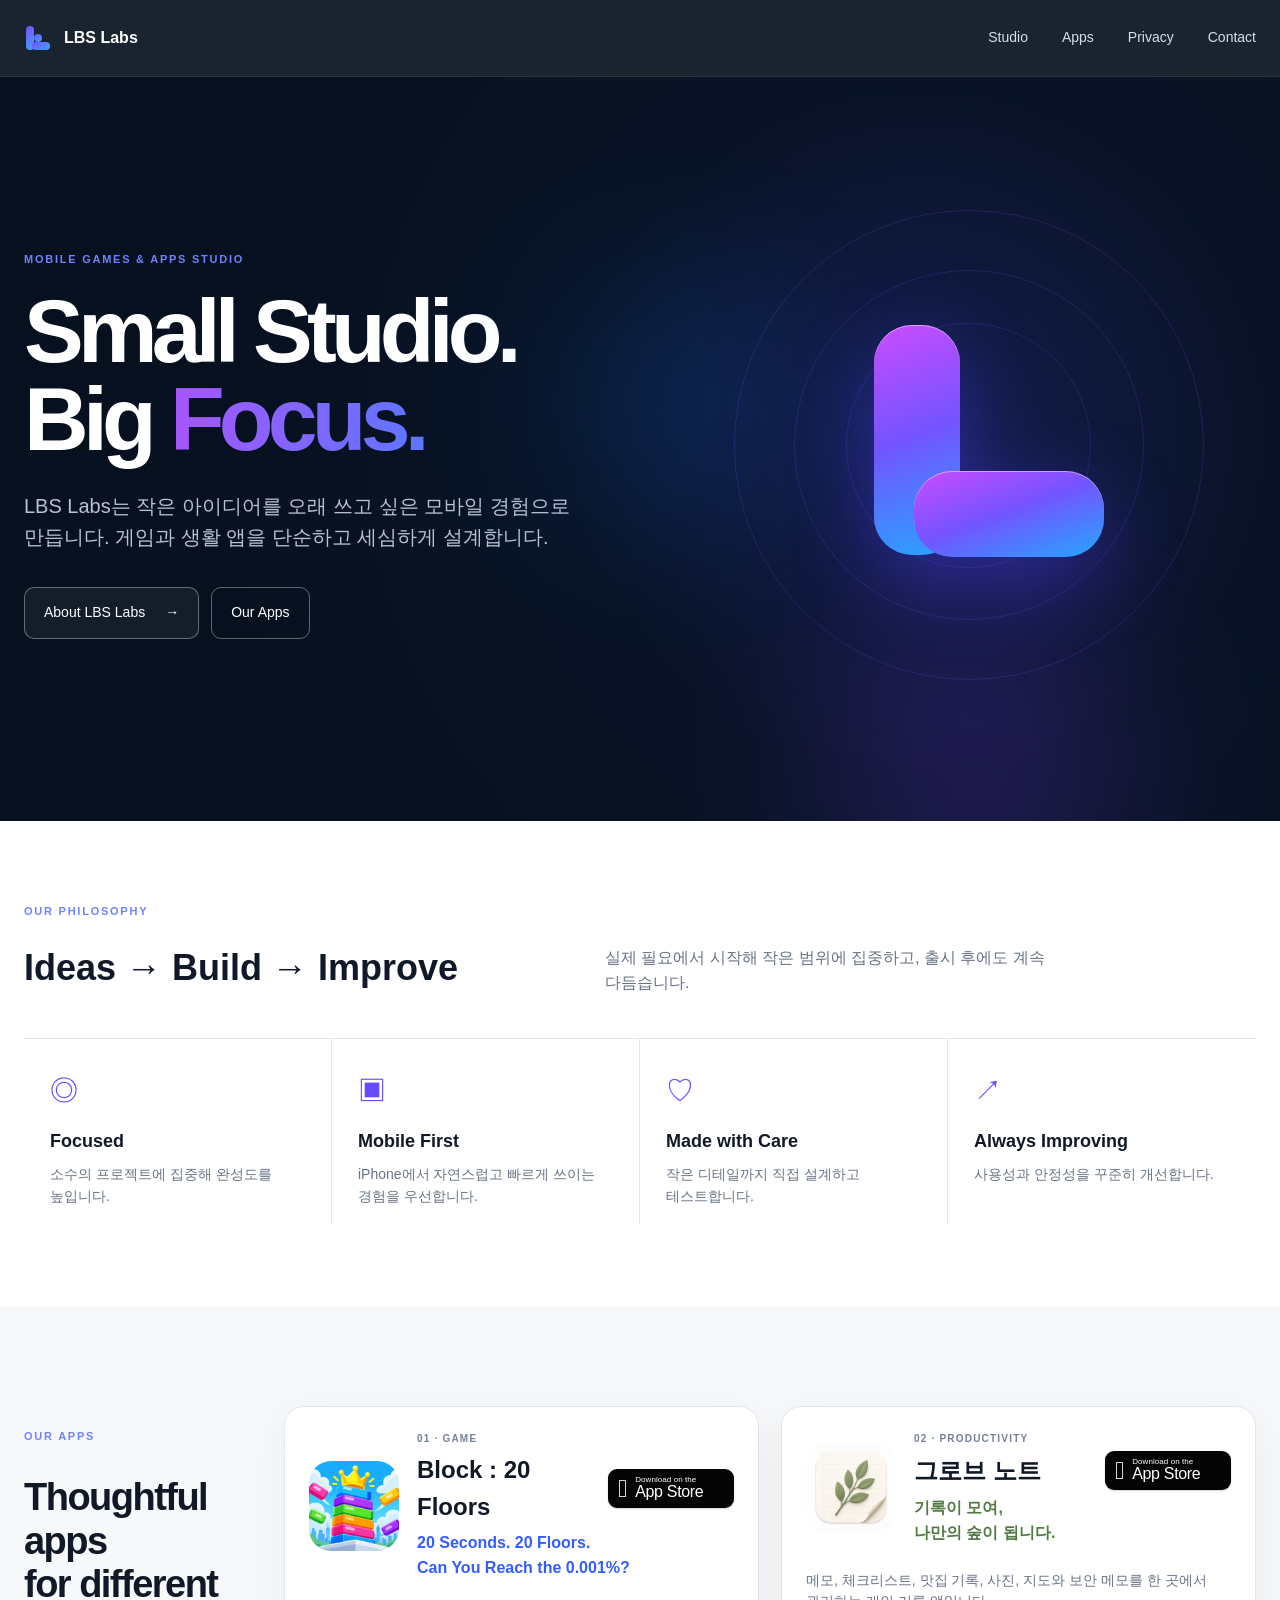
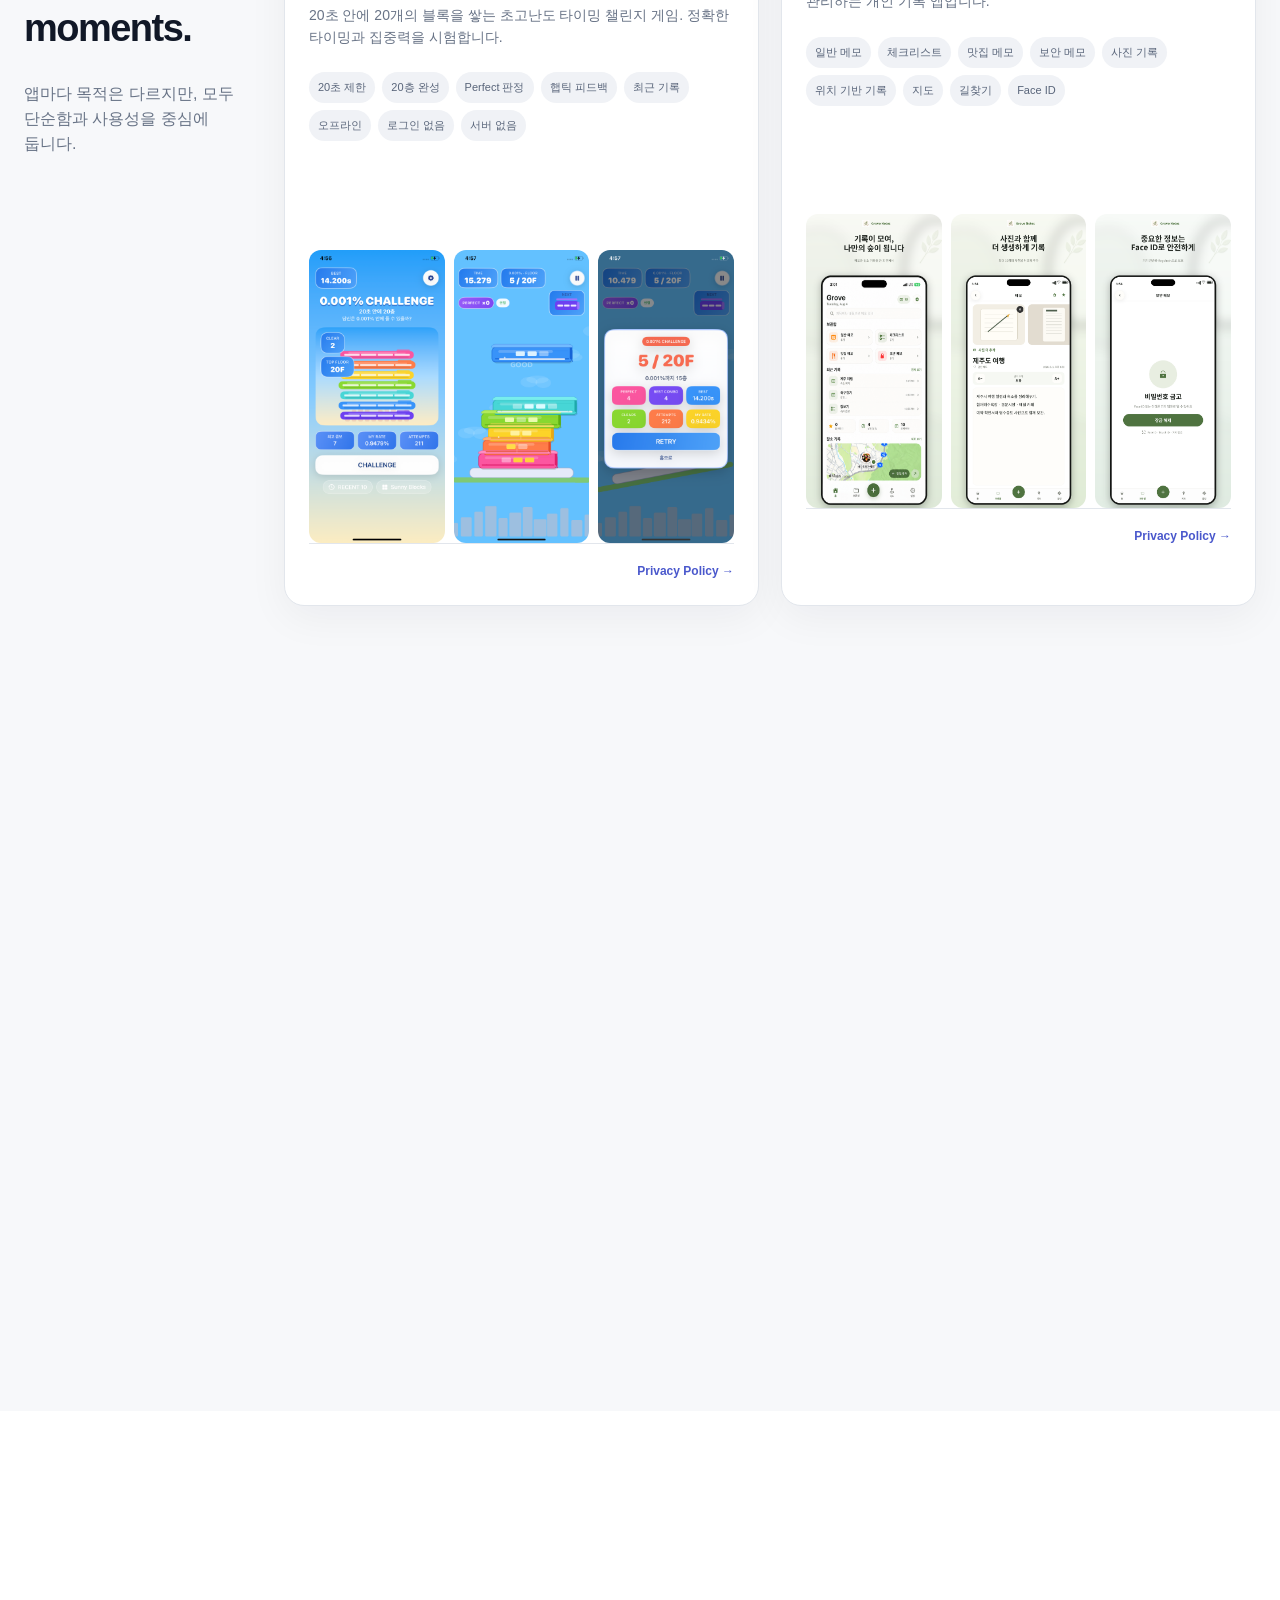
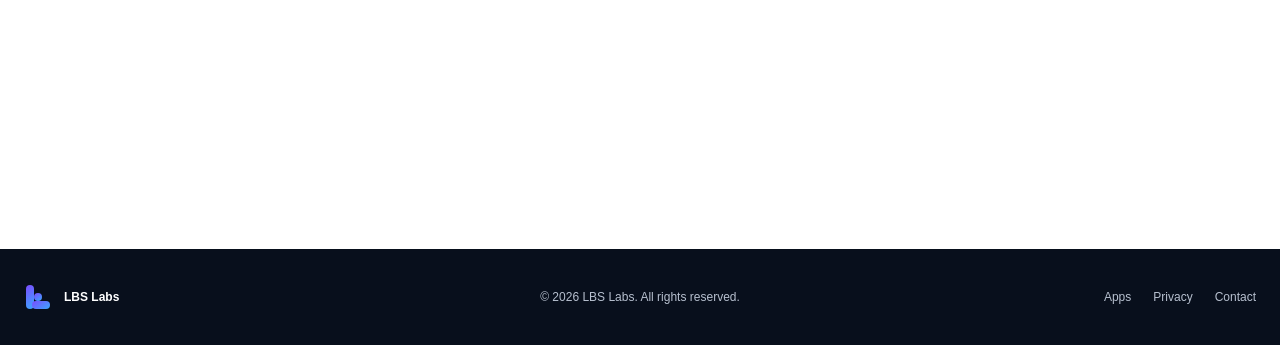
==== commit 085db03c: "Add files via upload" ====
--- a/index.html
+++ b/index.html
@@ -207,7 +207,10 @@
               <p class="app-no">03 · GOLF GAME</p>
               <div class="app-title-row">
                 <h3>Putt9</h3>
-                <span class="coming putt9-coming">Coming Soon</span>
+                <a class="appstore-badge" href="https://apps.apple.com/kr/app/putt9/id6819541302" target="_blank" rel="noopener noreferrer" aria-label="Putt9 App Store에서 다운로드">
+                  <span class="apple-mark"></span>
+                  <span class="badge-copy"><small>Download on the</small><strong>App Store</strong></span>
+                </a>
               </div>
               <p class="putt9-copy">9 Holes. One Score.<br>How Low Can You Go?</p>
             </div>
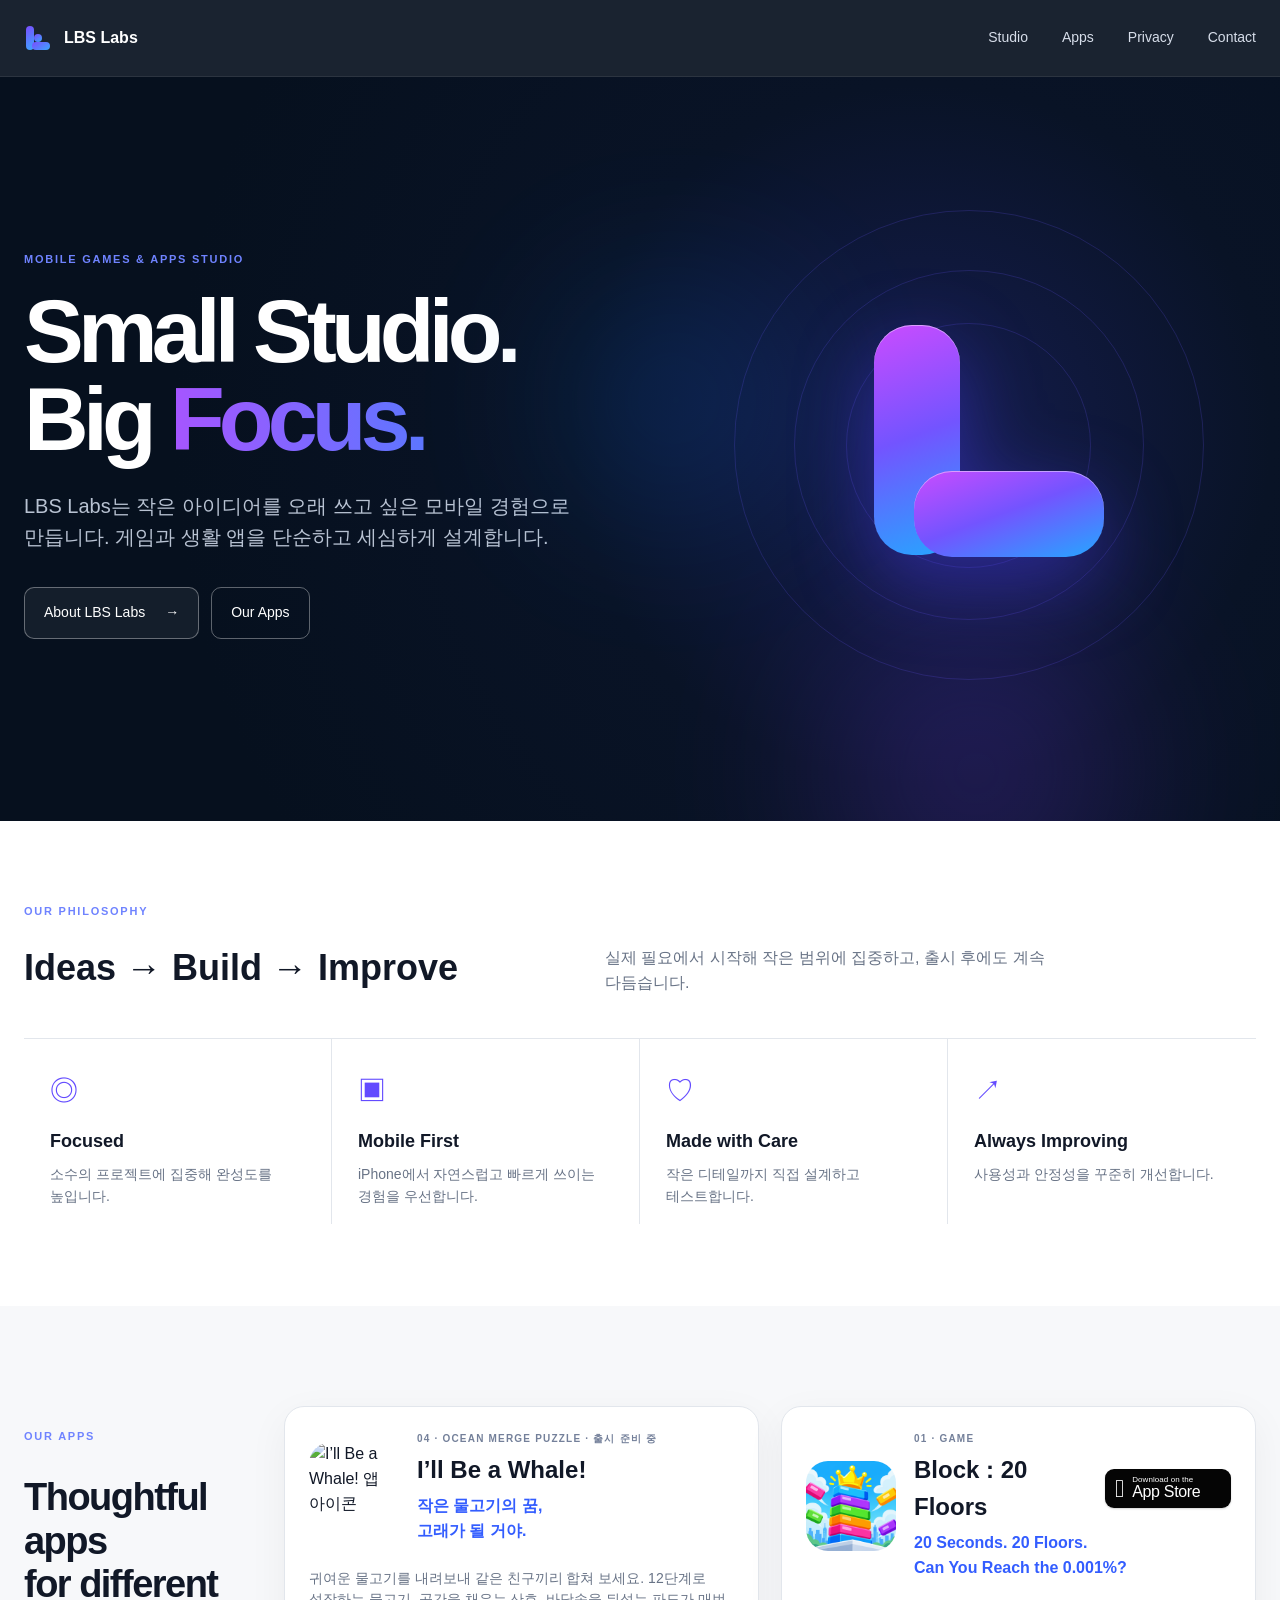
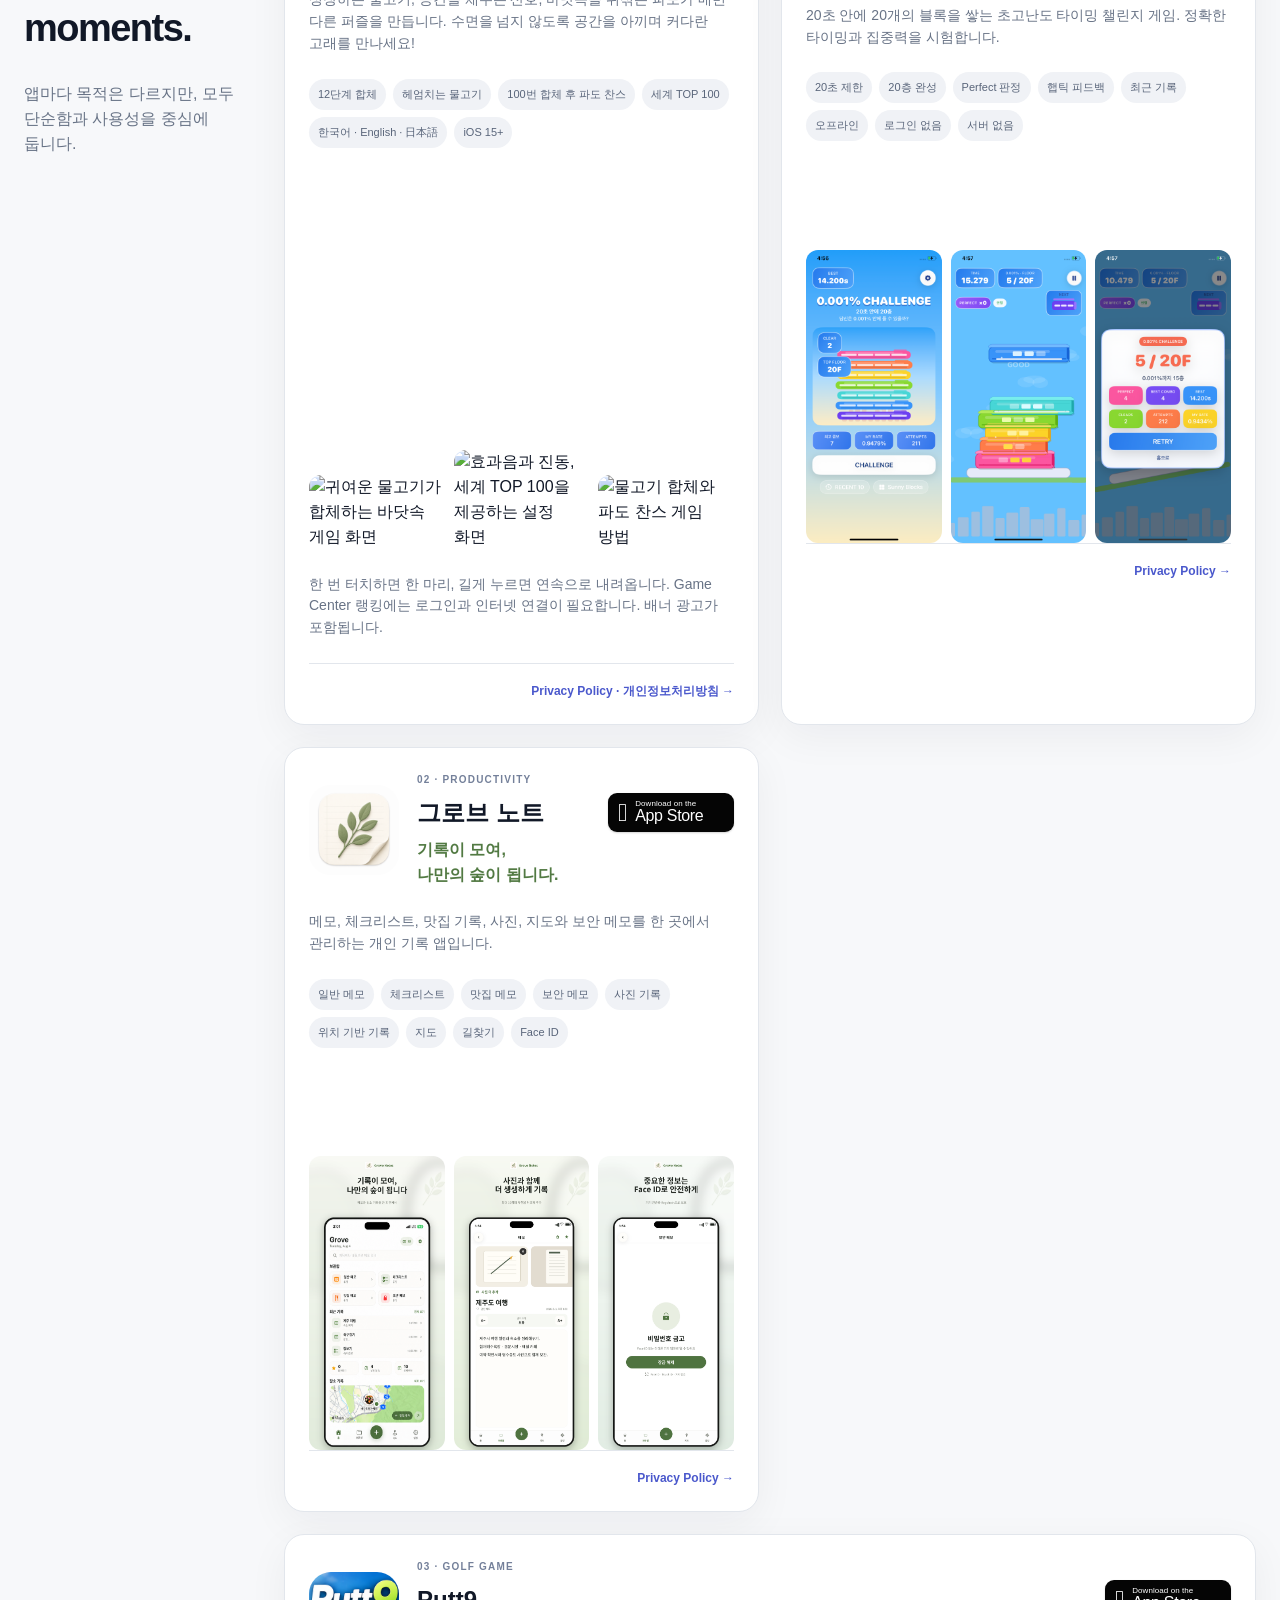
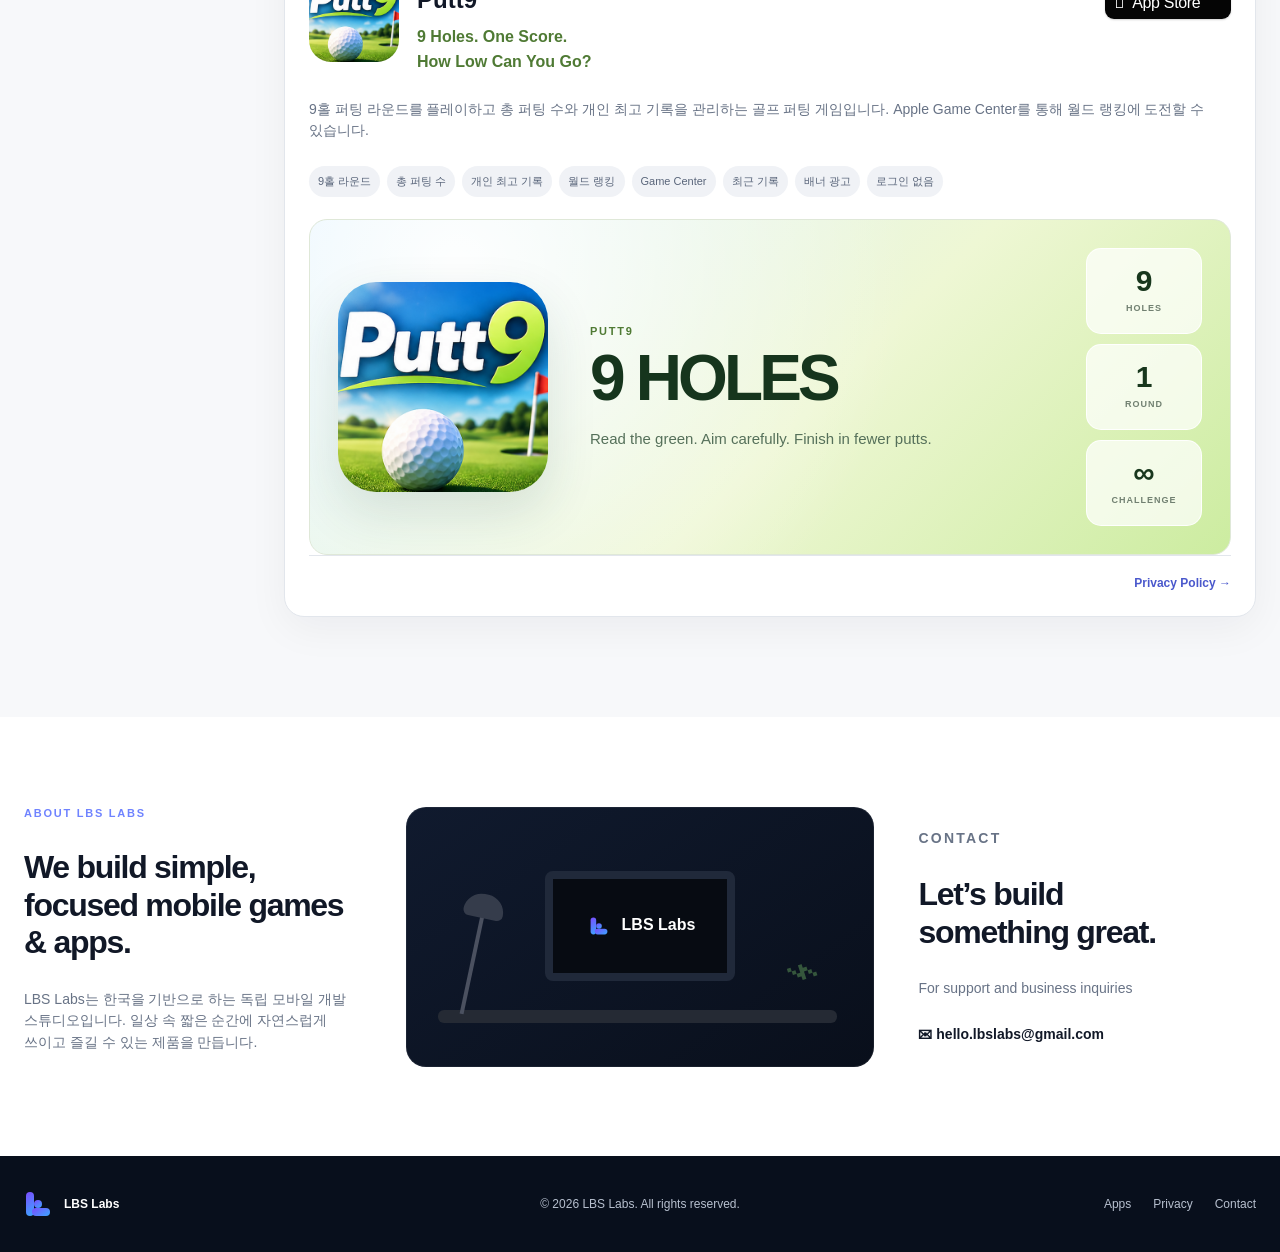
==== commit 7519a000: "Add Whale game introduction and privacy policy Publish Korean, English and Japanese privacy policy a" ====
--- a/index.html
+++ b/index.html
@@ -142,6 +142,25 @@
       </div>
 
       <div class="app-grid">
+        <article class="app-card reveal" id="whale">
+          <div class="app-top">
+            <img class="app-icon" src="assets/whale-icon.png" alt="I’ll Be a Whale! 앱 아이콘">
+            <div><p class="app-no">04 · OCEAN MERGE PUZZLE · 출시 준비 중</p>
+              <div class="app-title-row"><h3>I’ll Be a Whale!</h3></div>
+              <p class="accent-copy">작은 물고기의 꿈,<br>고래가 될 거야.</p>
+            </div>
+          </div>
+          <p class="app-desc">귀여운 물고기를 내려보내 같은 친구끼리 합쳐 보세요. 12단계로 성장하는 물고기, 공간을 채우는 산호, 바닷속을 뒤섞는 파도가 매번 다른 퍼즐을 만듭니다. 수면을 넘지 않도록 공간을 아끼며 커다란 고래를 만나세요!</p>
+          <div class="chips"><span>12단계 합체</span><span>헤엄치는 물고기</span><span>100번 합체 후 파도 찬스</span><span>세계 TOP 100</span><span>한국어 · English · 日本語</span><span>iOS 15+</span></div>
+          <div class="screen-row">
+            <figure><img loading="lazy" src="assets/whale-ocean.png" alt="귀여운 물고기가 합체하는 바닷속 게임 화면"></figure>
+            <figure><img loading="lazy" src="assets/whale-settings.png" alt="효과음과 진동, 세계 TOP 100을 제공하는 설정 화면"></figure>
+            <figure><img loading="lazy" src="assets/whale-help.png" alt="물고기 합체와 파도 찬스 게임 방법"></figure>
+          </div>
+          <p class="app-desc">한 번 터치하면 한 마리, 길게 누르면 연속으로 내려옵니다. Game Center 랭킹에는 로그인과 인터넷 연결이 필요합니다. 배너 광고가 포함됩니다.</p>
+          <div class="app-footer"><a href="whale-privacy.html">Privacy Policy · 개인정보처리방침 →</a></div>
+        </article>
+
         <article class="app-card challenge reveal">
           <div class="app-top">
             <img class="app-icon" src="assets/challenge-icon.png" alt="Block : 20 Floors 앱 아이콘">
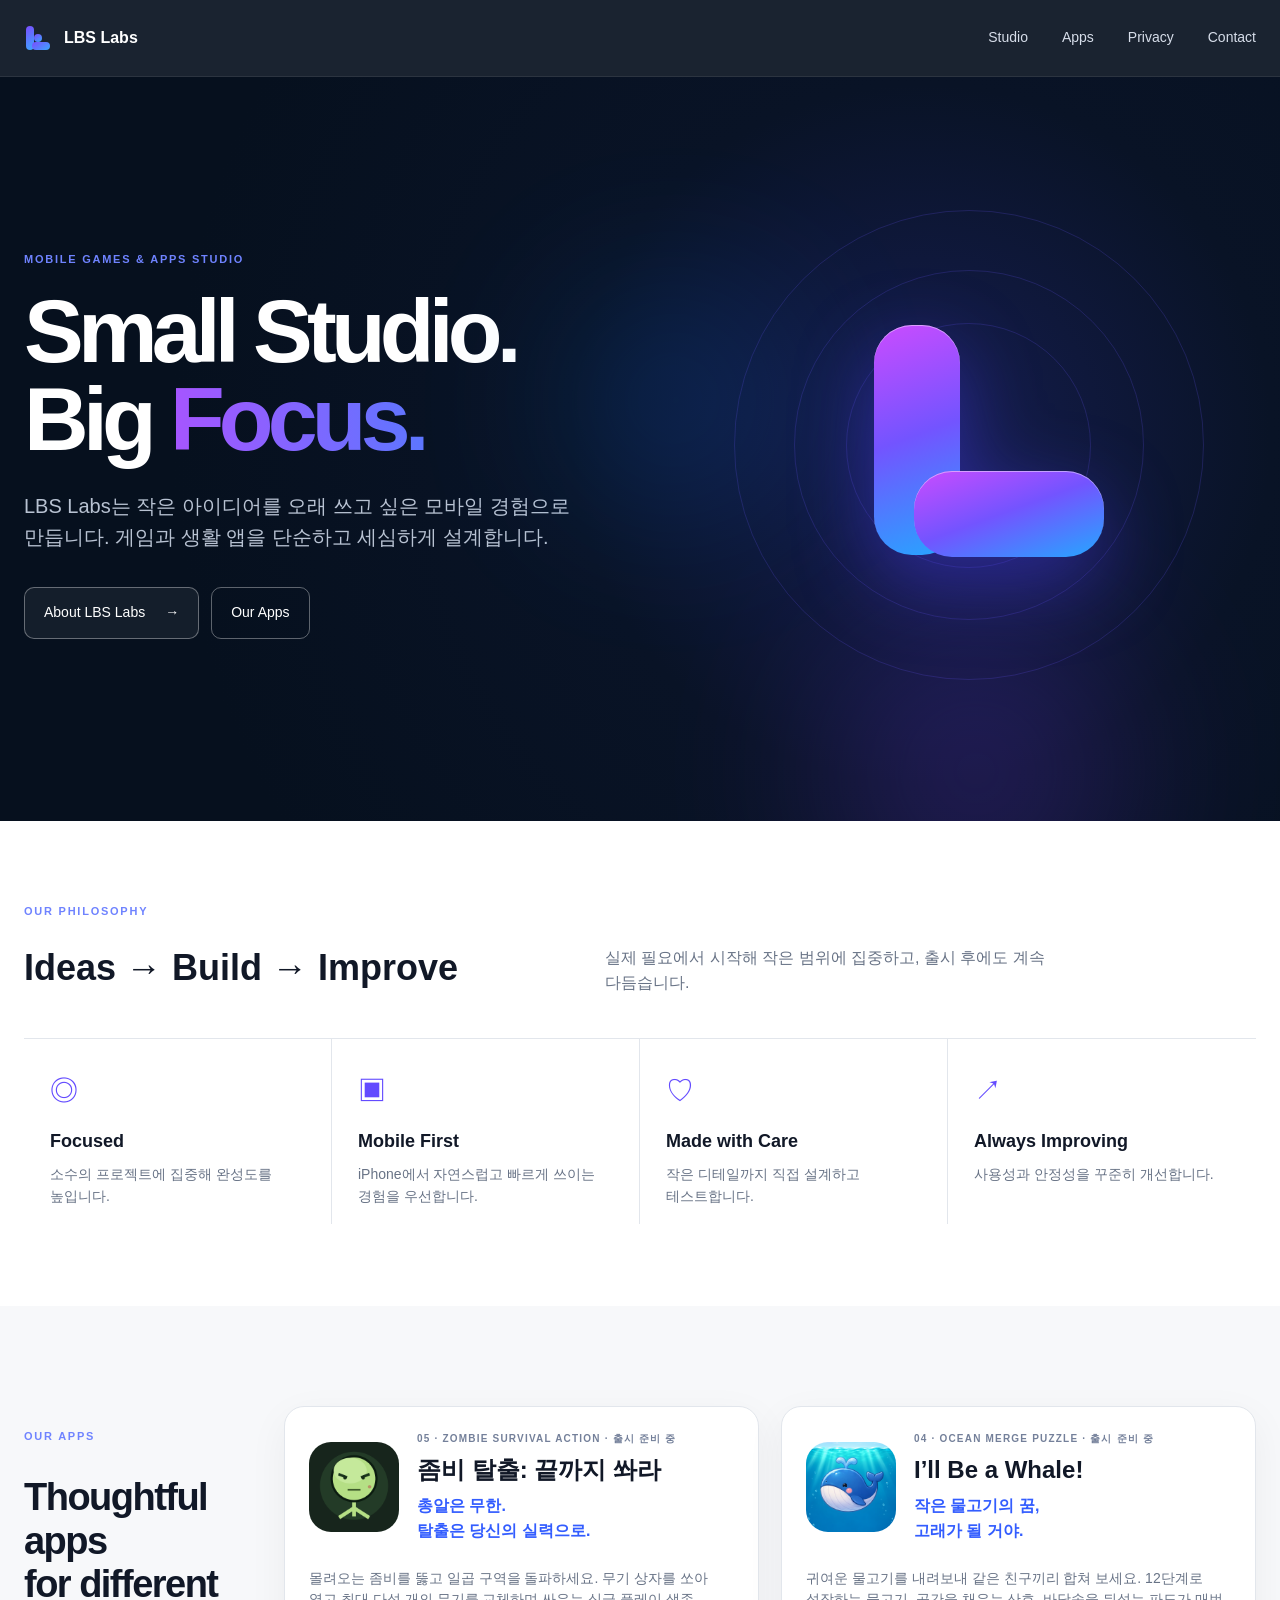
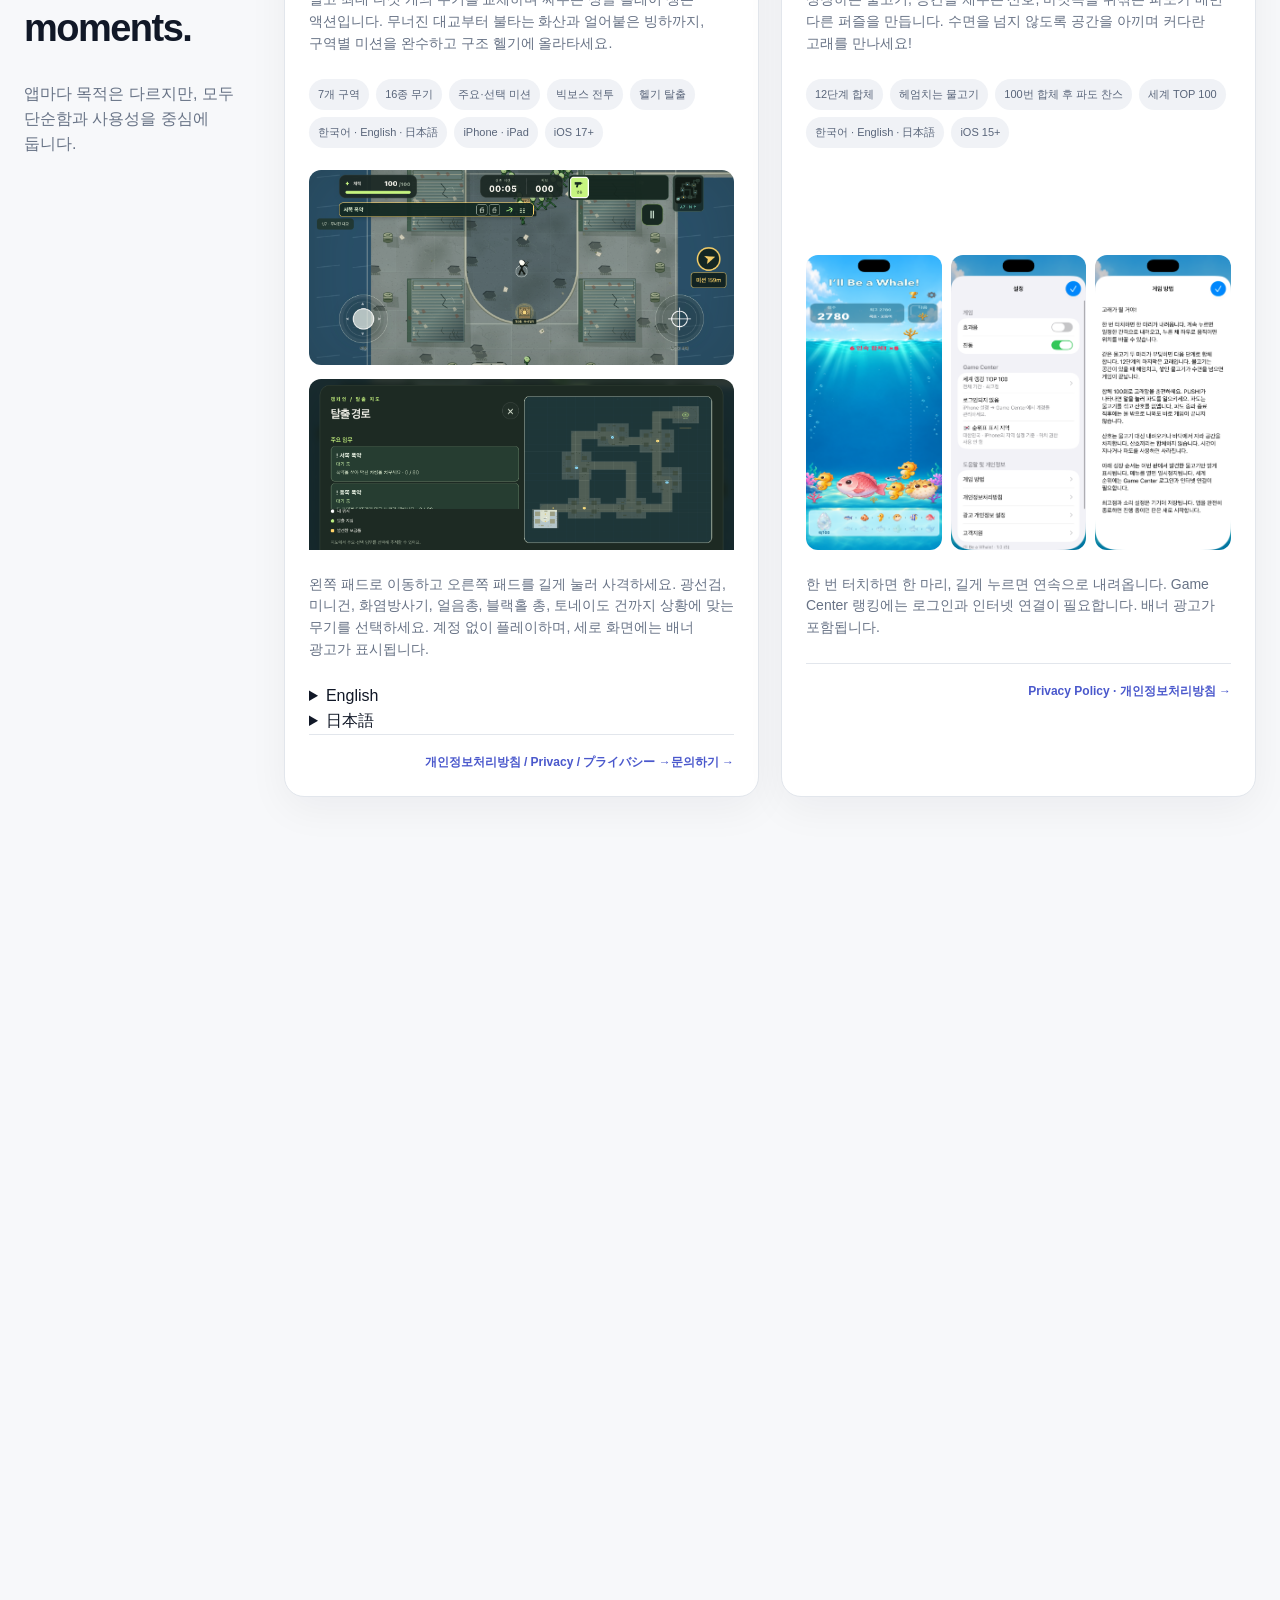
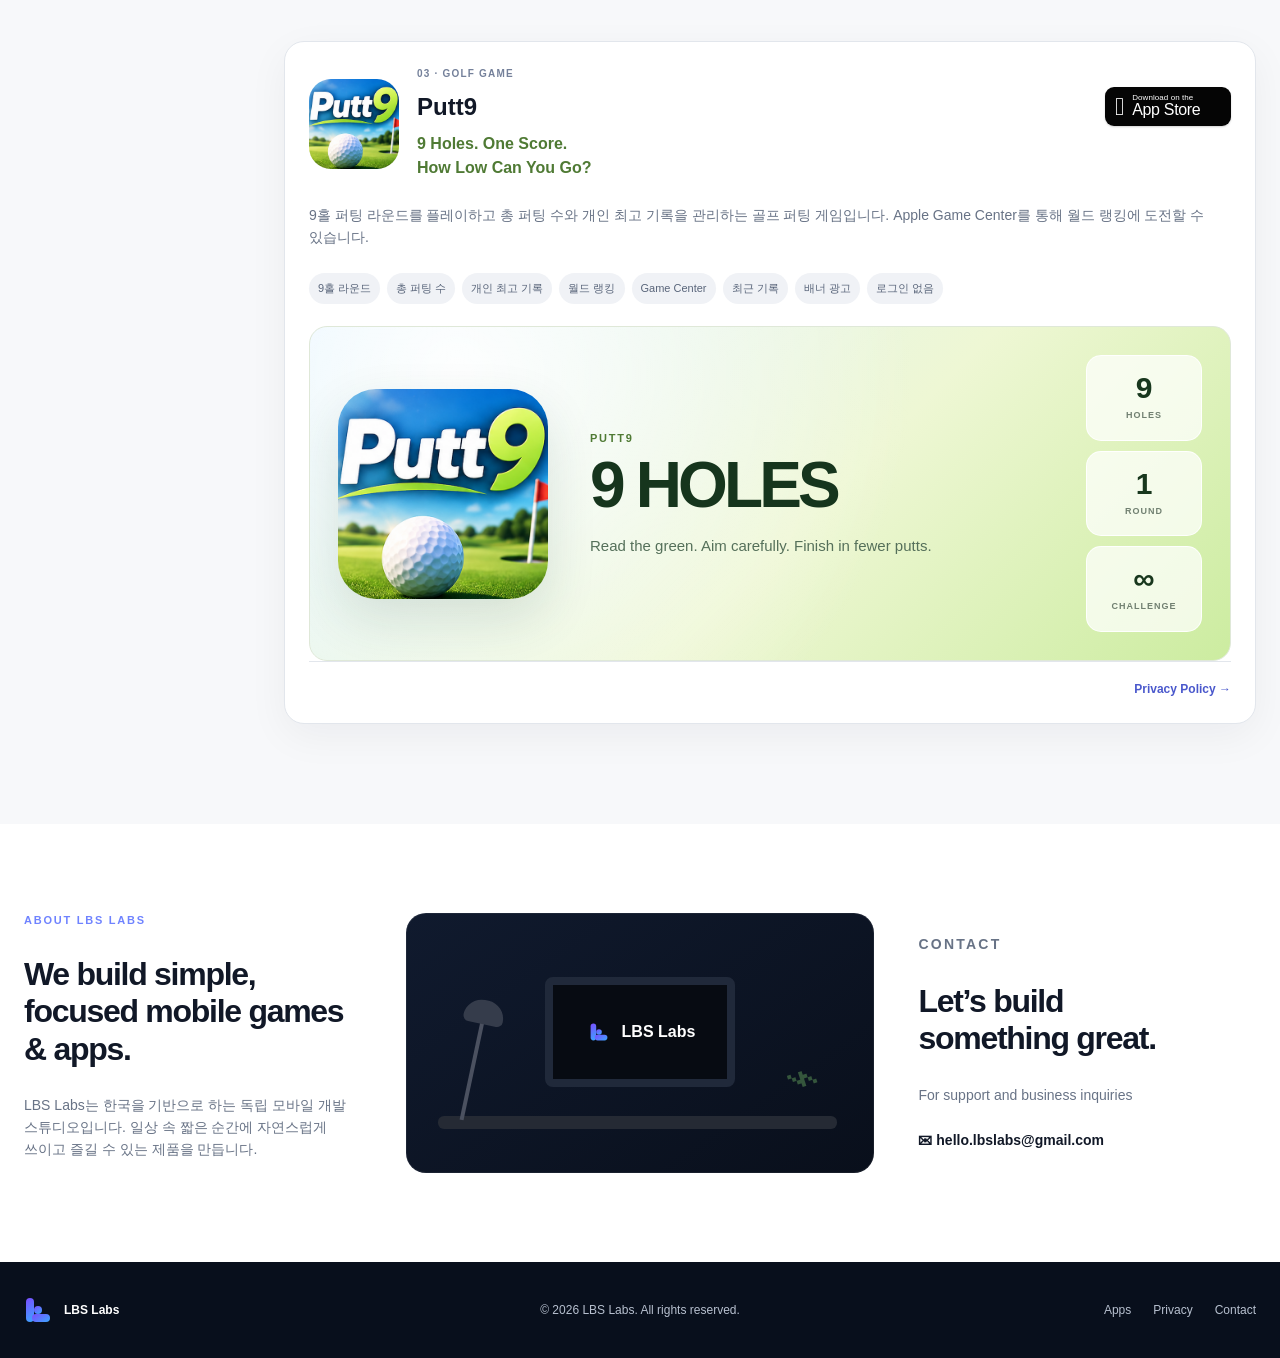
==== commit bb473a0e: "Add Zombie Escape game showcase and privacy link" ====
--- a/index.html
+++ b/index.html
@@ -142,6 +142,17 @@
       </div>
 
       <div class="app-grid">
+        <article class="app-card reveal" id="zombie-escape">
+          <div class="app-top"><img class="app-icon" src="zombie-escape-icon.png" alt="좀비 탈출 앱 아이콘"><div><p class="app-no">05 · ZOMBIE SURVIVAL ACTION · 출시 준비 중</p><div class="app-title-row"><h3>좀비 탈출: 끝까지 쏴라</h3></div><p class="accent-copy">총알은 무한.<br>탈출은 당신의 실력으로.</p></div></div>
+          <p class="app-desc">몰려오는 좀비를 뚫고 일곱 구역을 돌파하세요. 무기 상자를 쏘아 열고 최대 다섯 개의 무기를 교체하며 싸우는 싱글 플레이 생존 액션입니다. 무너진 대교부터 불타는 화산과 얼어붙은 빙하까지, 구역별 미션을 완수하고 구조 헬기에 올라타세요.</p>
+          <div class="chips"><span>7개 구역</span><span>16종 무기</span><span>주요·선택 미션</span><span>빅보스 전투</span><span>헬기 탈출</span><span>한국어 · English · 日本語</span><span>iPhone · iPad</span><span>iOS 17+</span></div>
+          <div class="screen-row" style="display:grid;grid-template-columns:1fr;gap:14px"><figure><img style="width:100%;height:auto;object-fit:contain" loading="lazy" src="zombie-escape-gameplay.png" alt="좀비 탈출 실제 아이폰 플레이 화면, 무너진 대교의 좀비와 무기 상자"></figure><figure><img style="width:100%;height:auto;object-fit:contain" loading="lazy" src="zombie-escape-map.png" alt="탐험 경로와 주요·선택 임무를 확인하는 전체 지도"></figure></div>
+          <p class="app-desc">왼쪽 패드로 이동하고 오른쪽 패드를 길게 눌러 사격하세요. 광선검, 미니건, 화염방사기, 얼음총, 블랙홀 총, 토네이도 건까지 상황에 맞는 무기를 선택하세요. 계정 없이 플레이하며, 세로 화면에는 배너 광고가 표시됩니다.</p>
+          <details><summary>English</summary><p>Zombie Escape: keep firing and survive seven zones. Shoot crates to collect 16 weapon types, switch between up to five carried weapons, complete main and optional missions, face a boss and escape by helicopter. Single-player action for iPhone and iPad, in portrait or landscape. Korean, English and Japanese. Requires iOS 17 or later. Includes portrait banner ads. Coming soon.</p></details>
+          <details><summary>日本語</summary><p>ゾンビ脱出：撃ち続けて7つのエリアを突破しよう。箱を撃って16種類の武器を入手し、最大5つの武器を切り替えて戦います。メイン・サブミッション、ボス戦、ヘリでの脱出を楽しめるシングルプレイアクション。iPhone・iPad、縦横画面、韓国語・英語・日本語に対応。iOS 17以降が必要です。縦向き画面にバナー広告を表示します。近日公開。</p></details>
+          <div class="app-footer"><a href="zombie-escape-privacy.html">개인정보처리방침 / Privacy / プライバシー →</a><a href="mailto:hello.lbslabs@gmail.com">문의하기 →</a></div>
+        </article>
+
         <article class="app-card reveal" id="whale">
           <div class="app-top">
             <img class="app-icon" src="assets/whale-icon.png" alt="I’ll Be a Whale! 앱 아이콘">
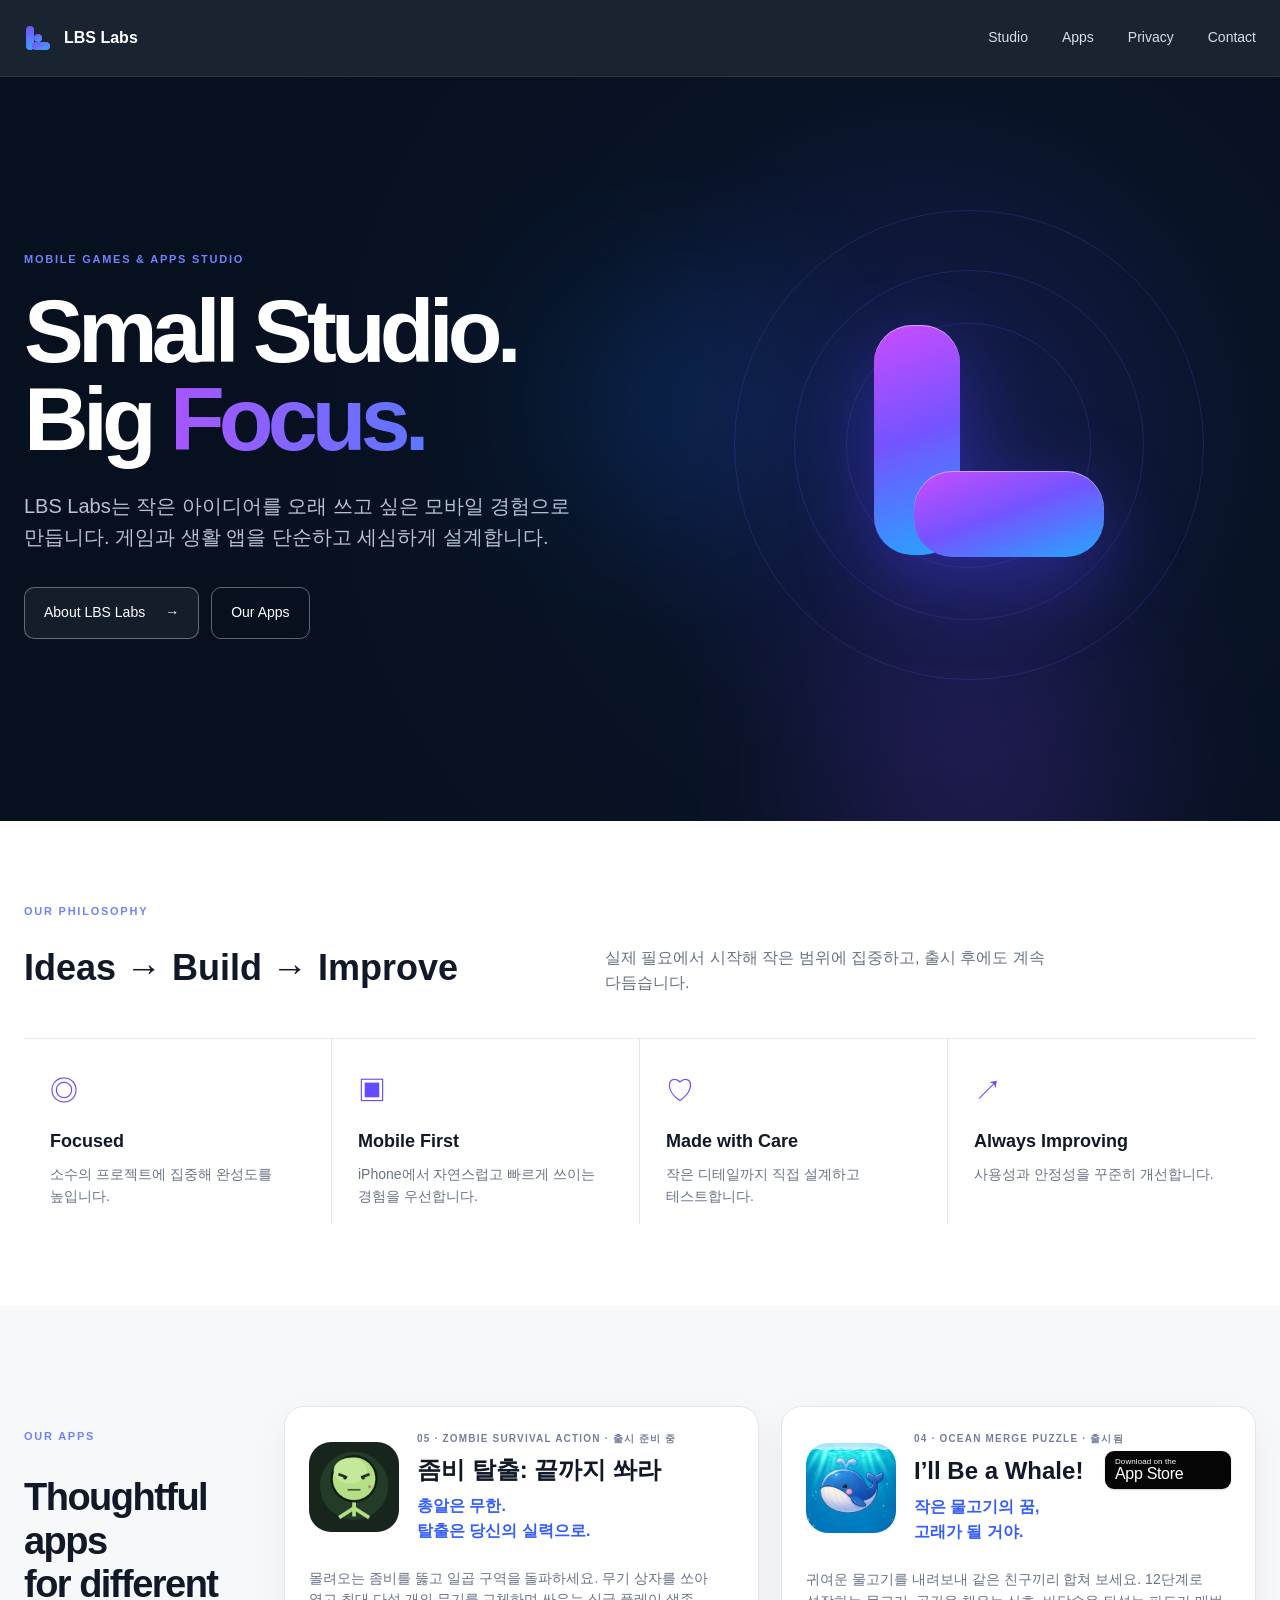
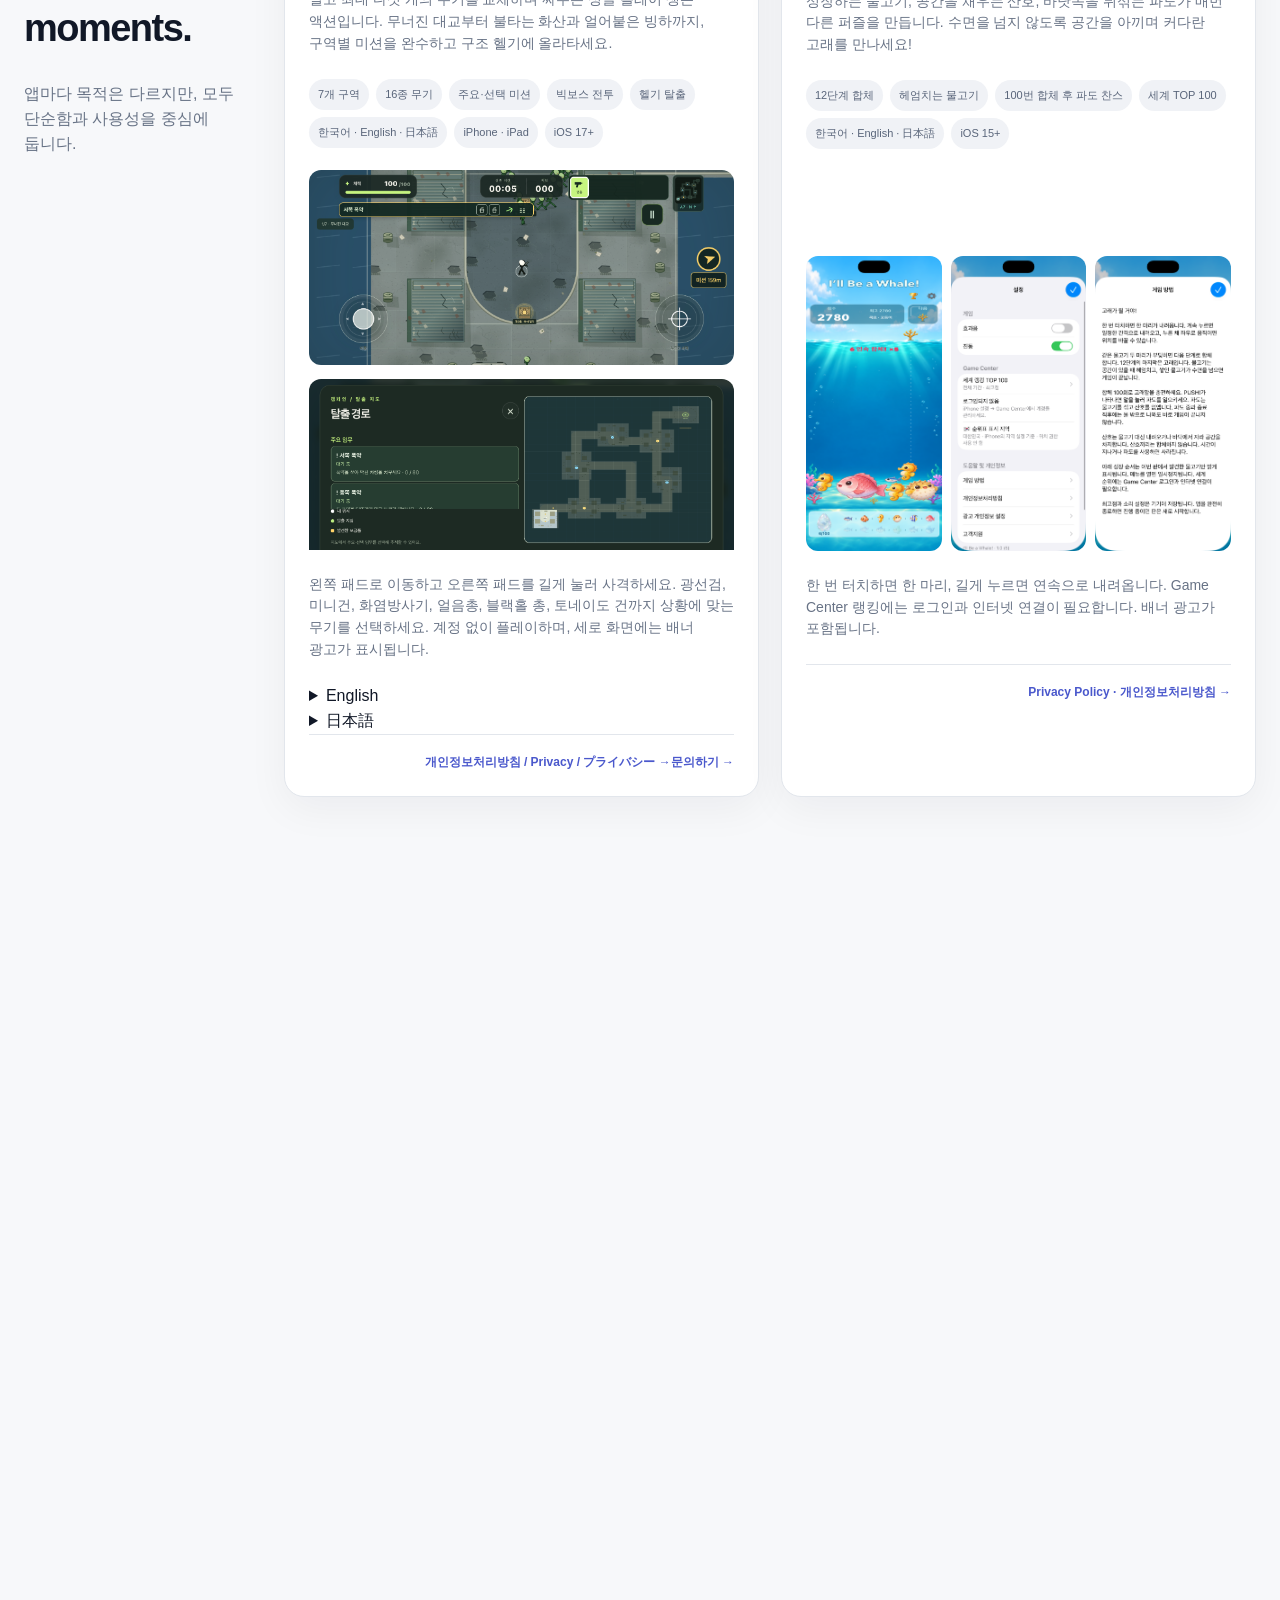
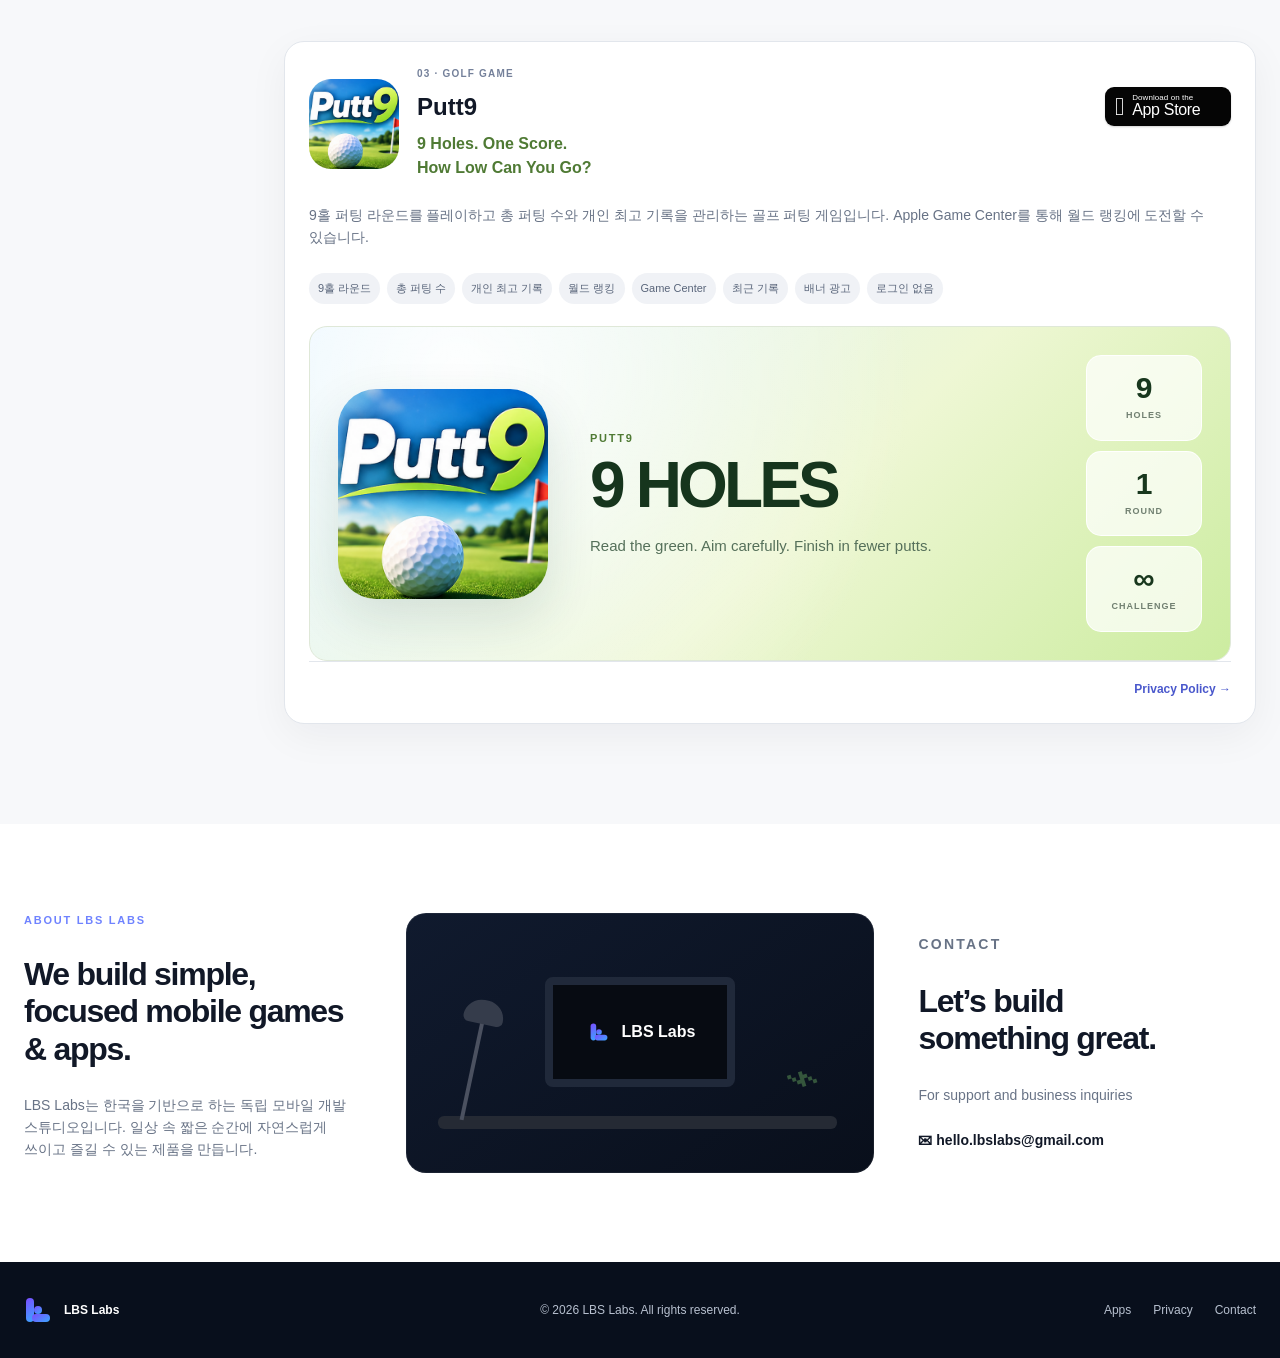
==== commit d5aea80d: "Add Whale App Store download link" ====
--- a/index.html
+++ b/index.html
@@ -156,8 +156,8 @@
         <article class="app-card reveal" id="whale">
           <div class="app-top">
             <img class="app-icon" src="assets/whale-icon.png" alt="I’ll Be a Whale! 앱 아이콘">
-            <div><p class="app-no">04 · OCEAN MERGE PUZZLE · 출시 준비 중</p>
-              <div class="app-title-row"><h3>I’ll Be a Whale!</h3></div>
+            <div><p class="app-no">04 · OCEAN MERGE PUZZLE · 출시됨</p>
+              <div class="app-title-row"><h3>I’ll Be a Whale!</h3><a class="appstore-badge" href="https://apps.apple.com/app/id6835345964" target="_blank" rel="noopener noreferrer" aria-label="고래가 될 거야! App Store에서 다운로드"><span class="badge-copy"><small>Download on the</small><strong>App Store</strong></span></a></div>
               <p class="accent-copy">작은 물고기의 꿈,<br>고래가 될 거야.</p>
             </div>
           </div>
--- a/styles.css
+++ b/styles.css
@@ -72,3 +72,18 @@
   .putt9-stats div{min-width:0;padding:12px 8px}
   .putt9-stats b{font-size:24px}
 }
+
+/* Shared privacy-page navigation */
+.policy-top-menu{margin-left:auto;color:#d7deea}
+@media(max-width:480px){.site-header:has(.policy-top-menu) .nav{height:auto;min-height:66px}}
+
+/* Mobile privacy navigation: visible links with comfortable touch targets. */
+.policy-top-menu a,.legal-nav a{display:inline-flex;align-items:center;justify-content:center;min-height:44px;padding:0 8px}
+@media(max-width:480px){
+ .legal-page .site-header .nav{height:auto;min-height:66px;flex-wrap:wrap;gap:8px;padding-top:12px;padding-bottom:12px}
+ .site-header .policy-top-menu,.site-header .legal-nav{position:static;display:flex!important;flex:0 0 100%;width:100%;margin:0;gap:4px;flex-direction:row;background:none;justify-content:space-between;font-size:14px}
+ .site-header .policy-top-menu a,.site-header .legal-nav a{flex:1;min-width:0;min-height:44px;padding:0 6px;text-align:center;border-radius:8px}
+ .privacy-choice>a{grid-template-columns:56px minmax(0,1fr) auto;padding:16px;gap:12px}
+ .privacy-choice img{width:56px;height:56px;border-radius:14px}
+ .privacy-choice strong{font-size:18px;overflow-wrap:anywhere}
+}
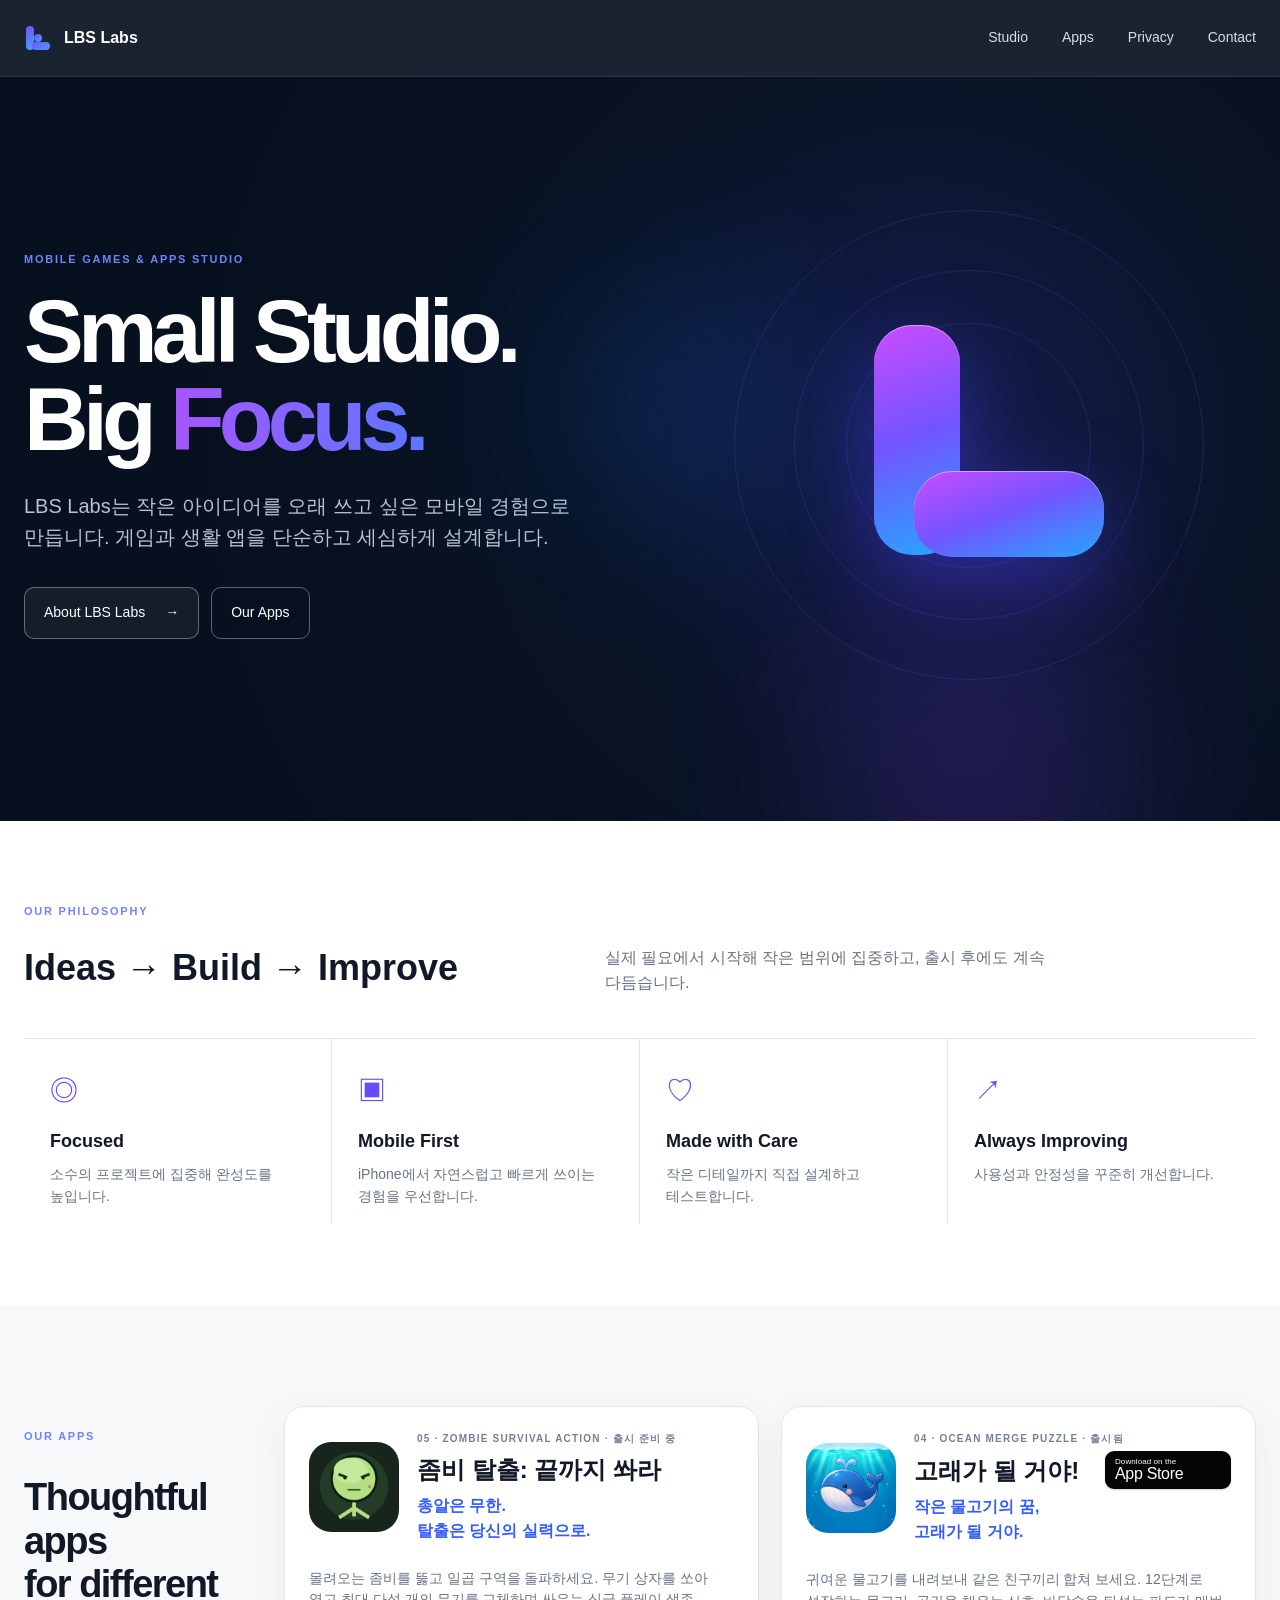
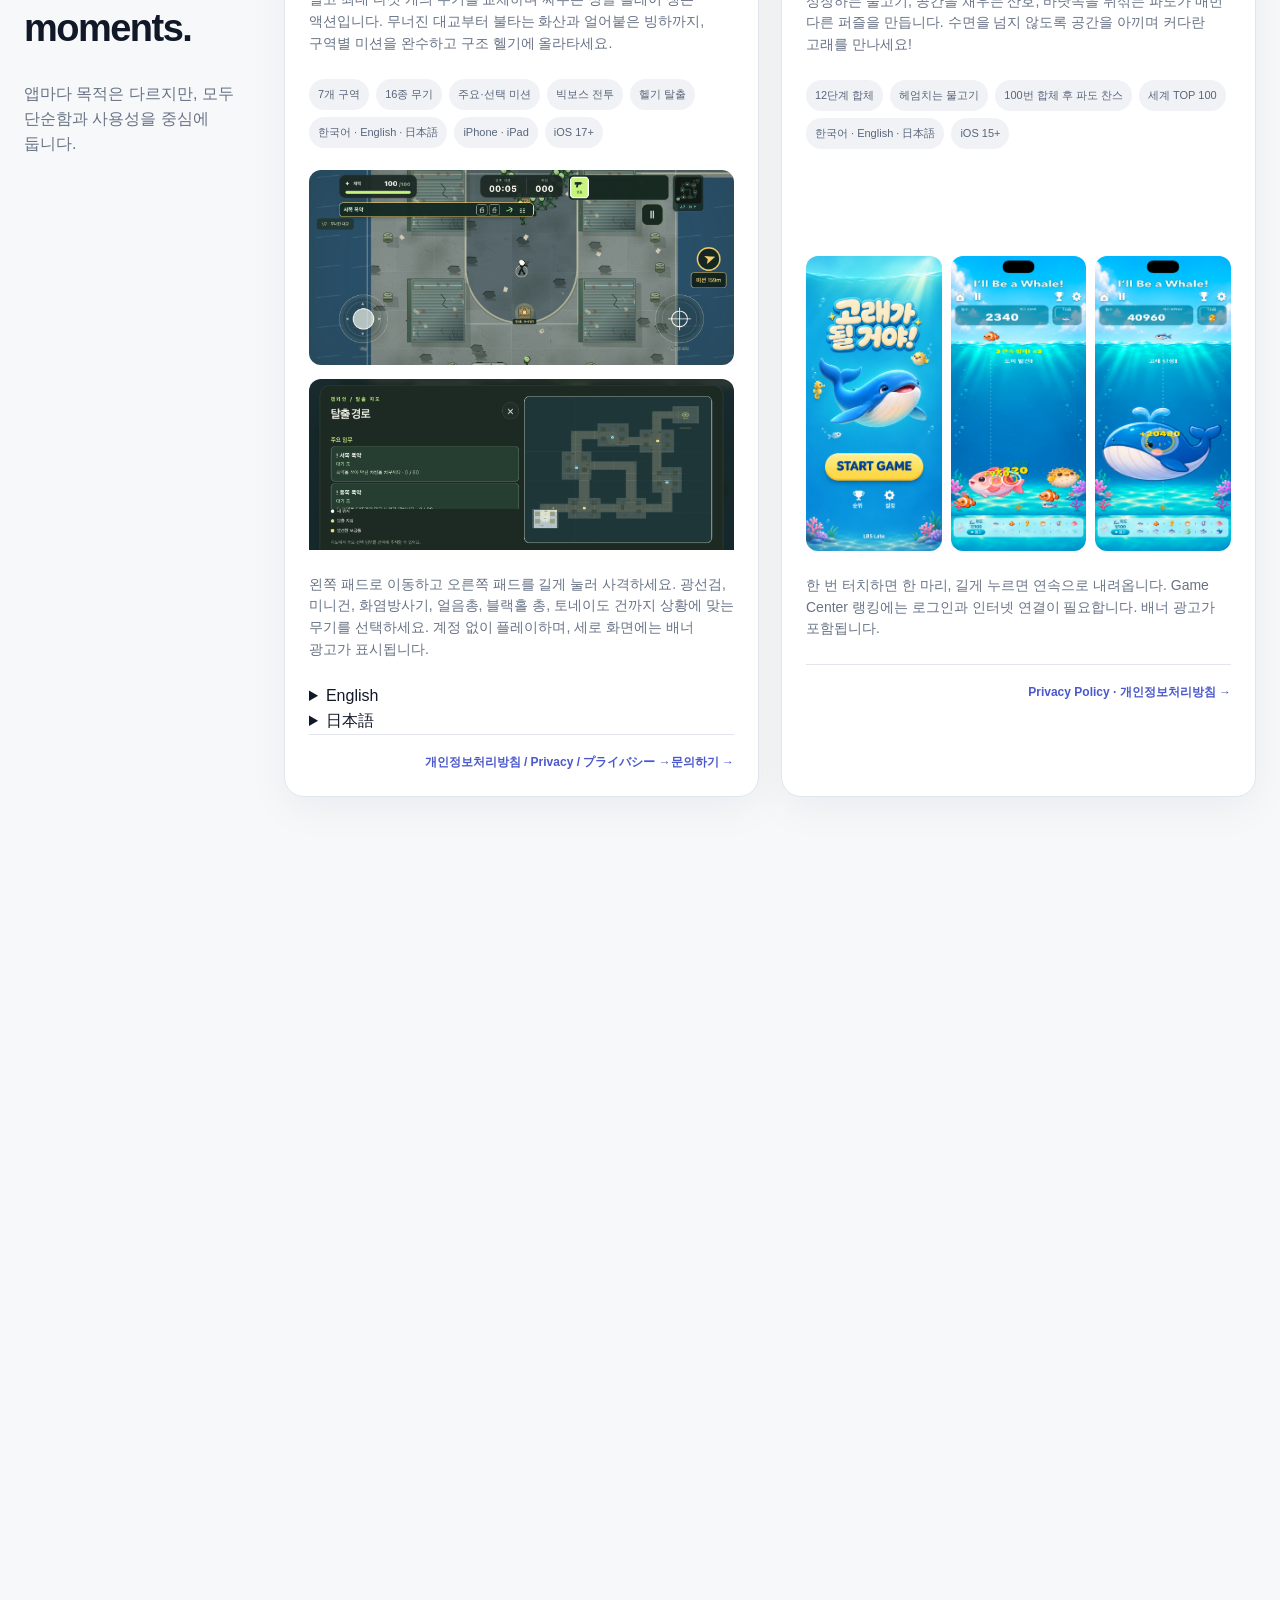
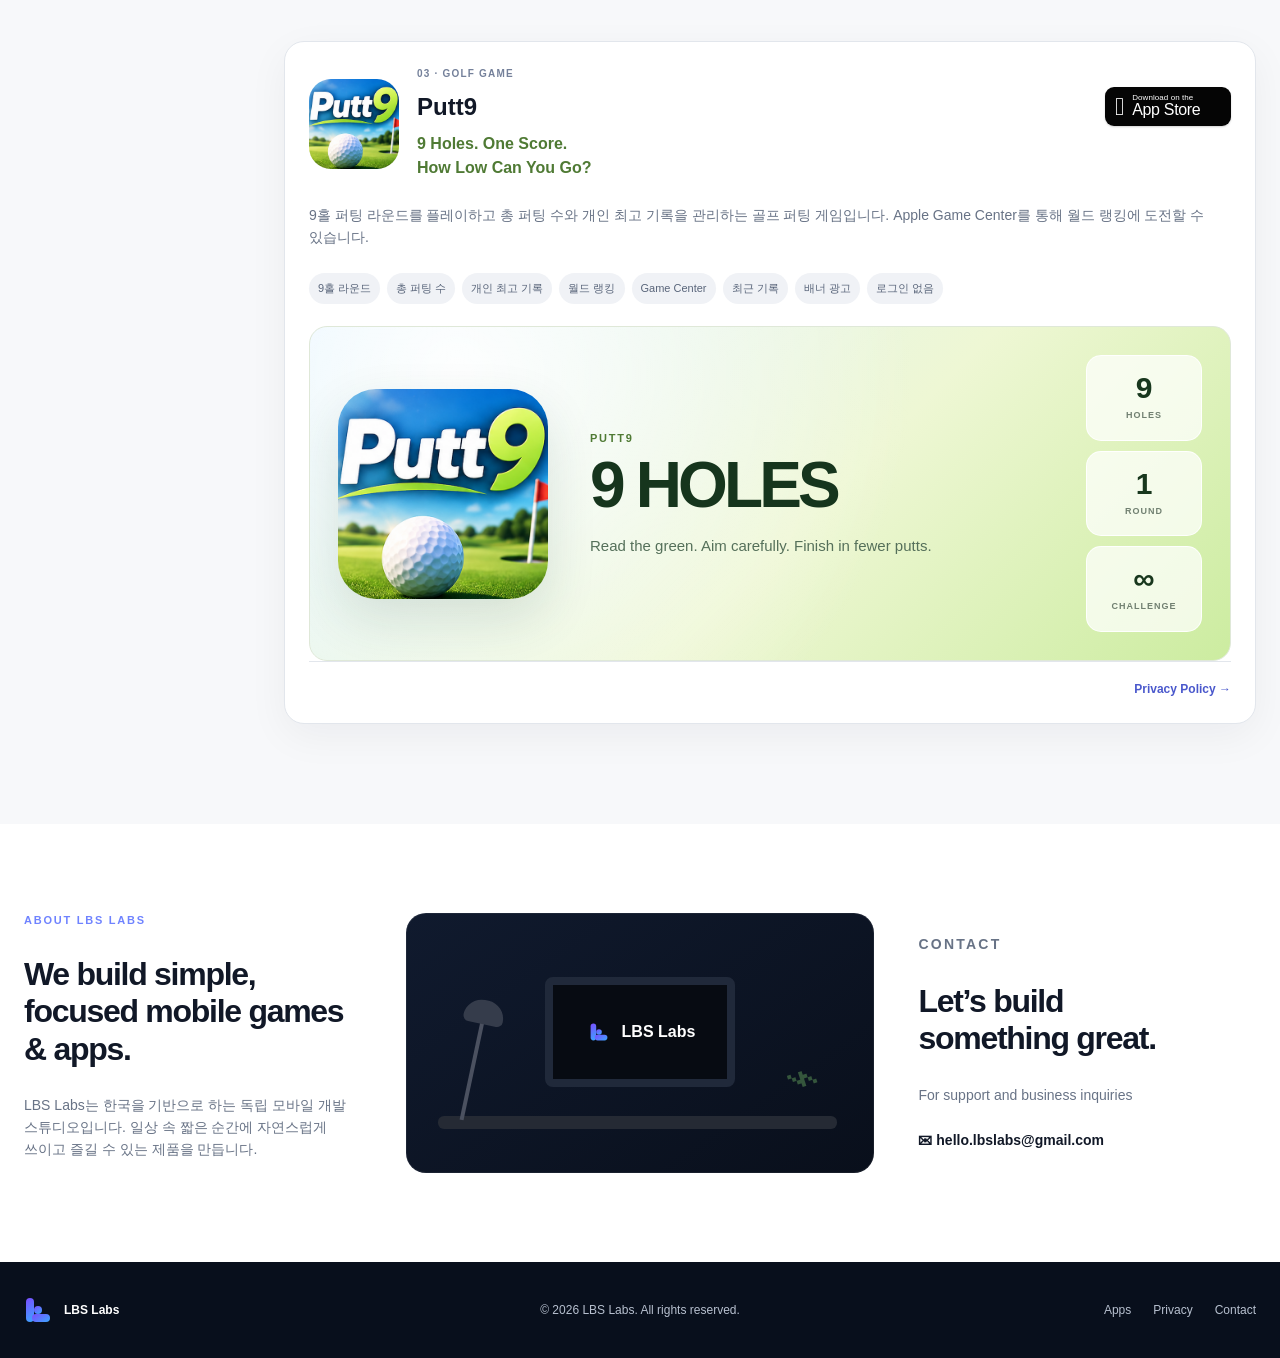
==== commit 896c5b6a: "Update Whale Korean title and 1.2 gallery" ====
--- a/index.html
+++ b/index.html
@@ -155,18 +155,18 @@
 
         <article class="app-card reveal" id="whale">
           <div class="app-top">
-            <img class="app-icon" src="assets/whale-icon.png" alt="I’ll Be a Whale! 앱 아이콘">
+            <img class="app-icon" src="assets/whale-icon.png" alt="고래가 될 거야! 앱 아이콘">
             <div><p class="app-no">04 · OCEAN MERGE PUZZLE · 출시됨</p>
-              <div class="app-title-row"><h3>I’ll Be a Whale!</h3><a class="appstore-badge" href="https://apps.apple.com/app/id6835345964" target="_blank" rel="noopener noreferrer" aria-label="고래가 될 거야! App Store에서 다운로드"><span class="badge-copy"><small>Download on the</small><strong>App Store</strong></span></a></div>
+              <div class="app-title-row"><h3>고래가 될 거야!</h3><a class="appstore-badge" href="https://apps.apple.com/app/id6835345964" target="_blank" rel="noopener noreferrer" aria-label="고래가 될 거야! App Store에서 다운로드"><span class="badge-copy"><small>Download on the</small><strong>App Store</strong></span></a></div>
               <p class="accent-copy">작은 물고기의 꿈,<br>고래가 될 거야.</p>
             </div>
           </div>
           <p class="app-desc">귀여운 물고기를 내려보내 같은 친구끼리 합쳐 보세요. 12단계로 성장하는 물고기, 공간을 채우는 산호, 바닷속을 뒤섞는 파도가 매번 다른 퍼즐을 만듭니다. 수면을 넘지 않도록 공간을 아끼며 커다란 고래를 만나세요!</p>
           <div class="chips"><span>12단계 합체</span><span>헤엄치는 물고기</span><span>100번 합체 후 파도 찬스</span><span>세계 TOP 100</span><span>한국어 · English · 日本語</span><span>iOS 15+</span></div>
           <div class="screen-row">
-            <figure><img loading="lazy" src="assets/whale-ocean.png" alt="귀여운 물고기가 합체하는 바닷속 게임 화면"></figure>
-            <figure><img loading="lazy" src="assets/whale-settings.png" alt="효과음과 진동, 세계 TOP 100을 제공하는 설정 화면"></figure>
-            <figure><img loading="lazy" src="assets/whale-help.png" alt="물고기 합체와 파도 찬스 게임 방법"></figure>
+            <figure><img loading="lazy" src="whale-start-v12.png" alt="고래가 될 거야! 버전 1.2 한국어 시작 화면"></figure>
+            <figure><img loading="lazy" src="whale-game-v12.png" alt="버전 1.2 물고기 연속 합체 플레이 화면"></figure>
+            <figure><img loading="lazy" src="whale-merge-v12.png" alt="버전 1.2 합체로 고래가 탄생하는 게임 화면"></figure>
           </div>
           <p class="app-desc">한 번 터치하면 한 마리, 길게 누르면 연속으로 내려옵니다. Game Center 랭킹에는 로그인과 인터넷 연결이 필요합니다. 배너 광고가 포함됩니다.</p>
           <div class="app-footer"><a href="whale-privacy.html">Privacy Policy · 개인정보처리방침 →</a></div>
